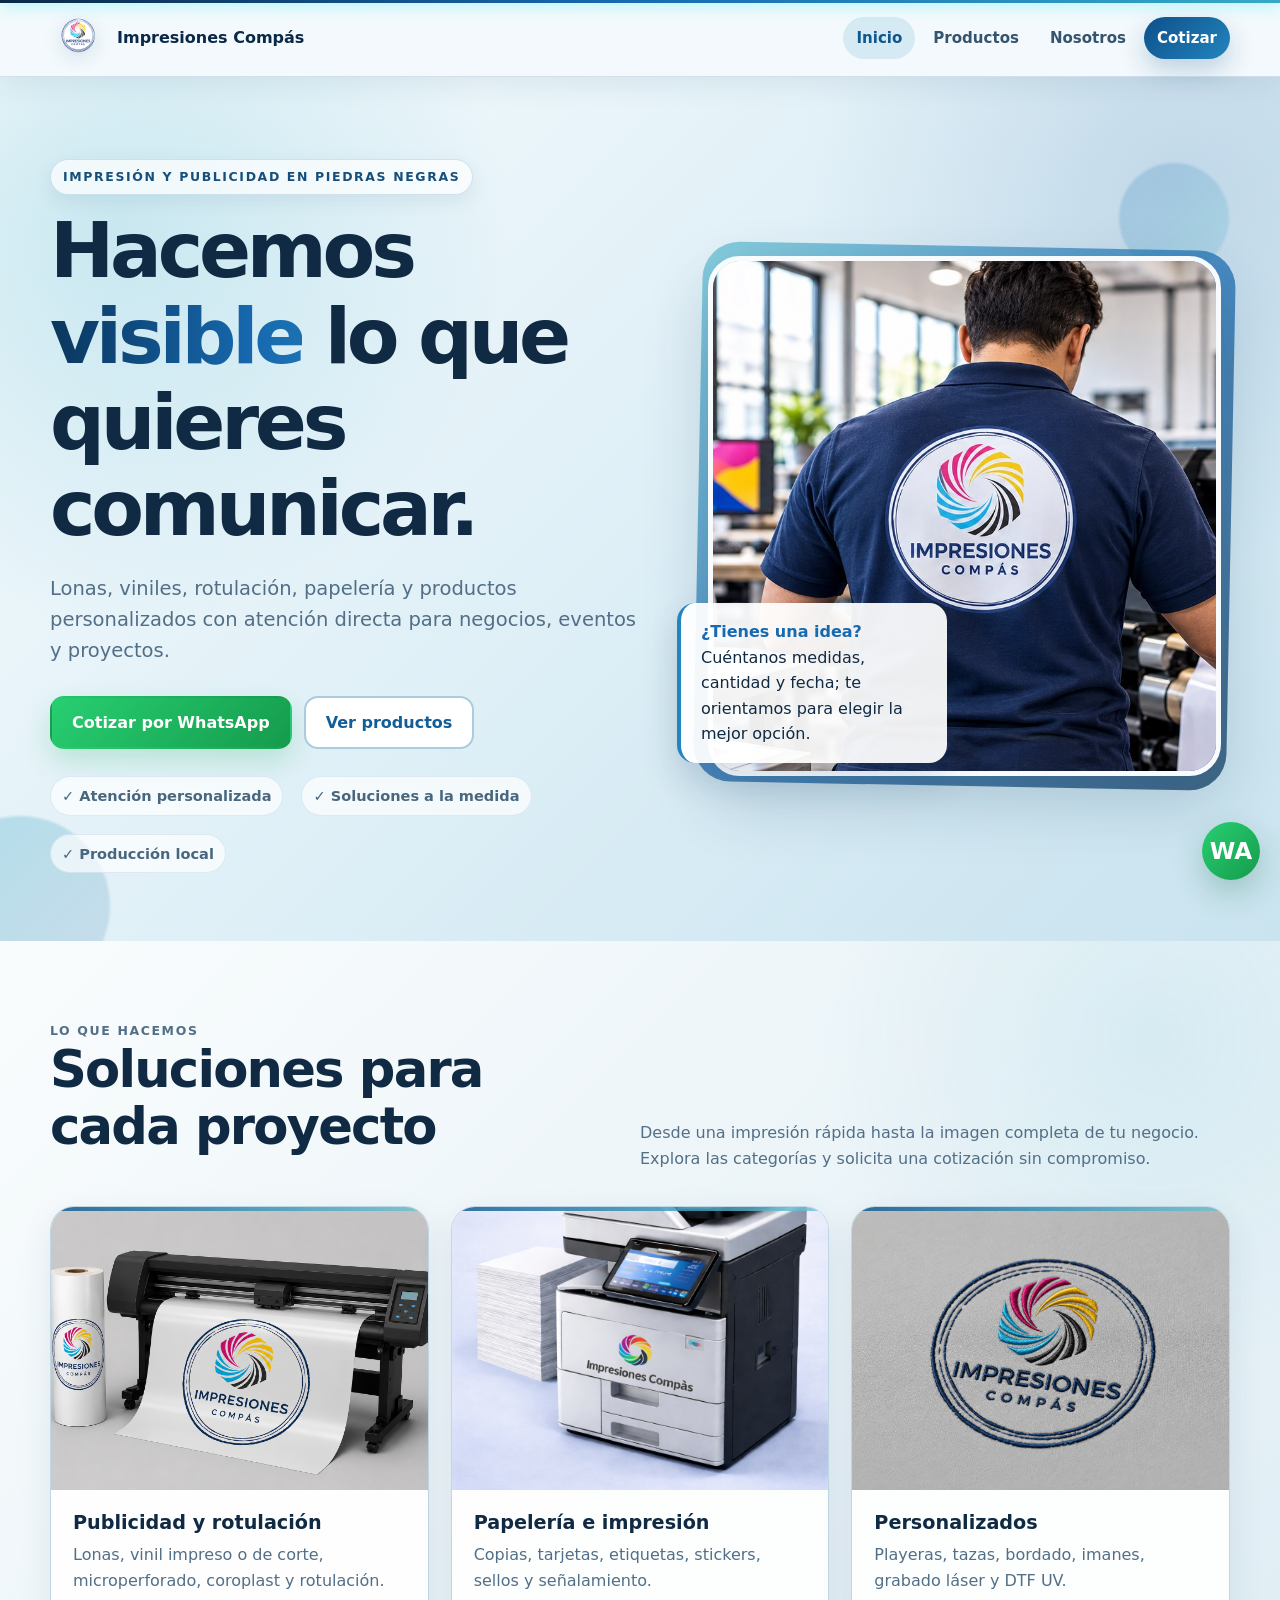
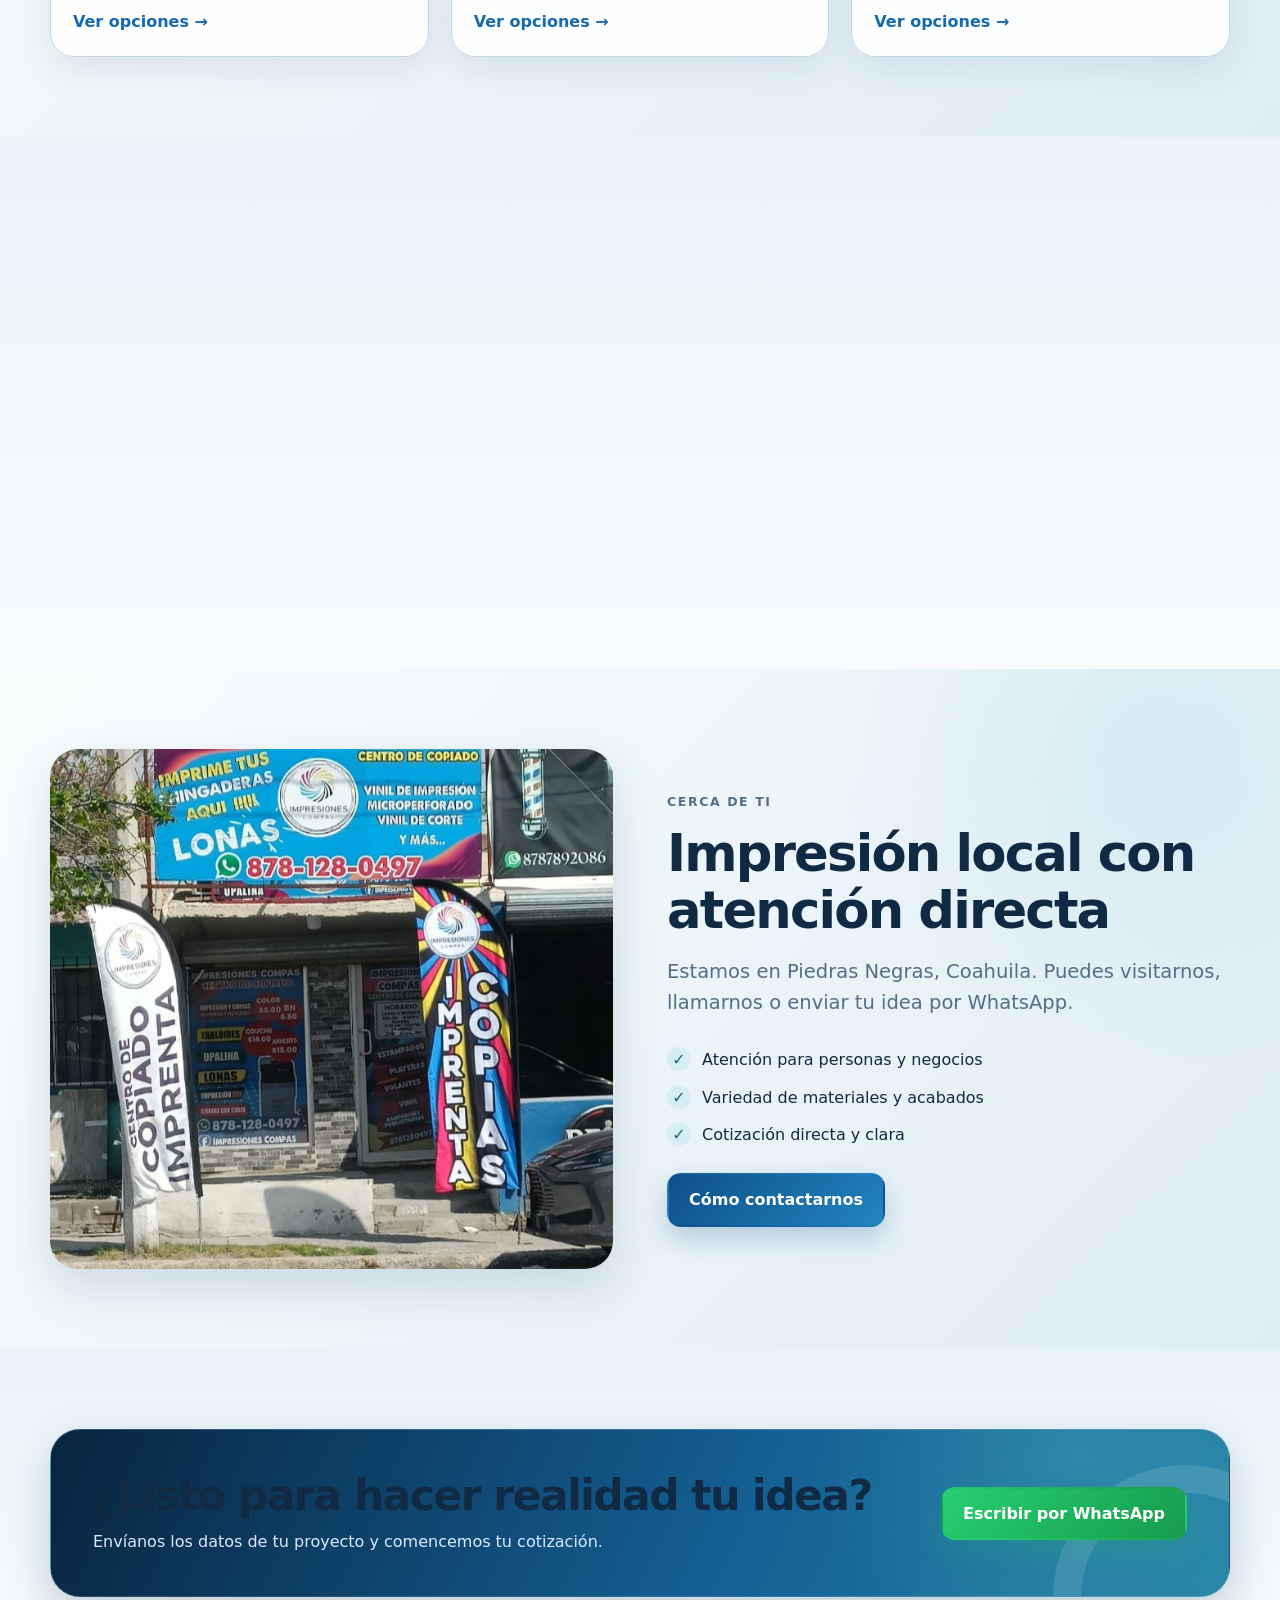
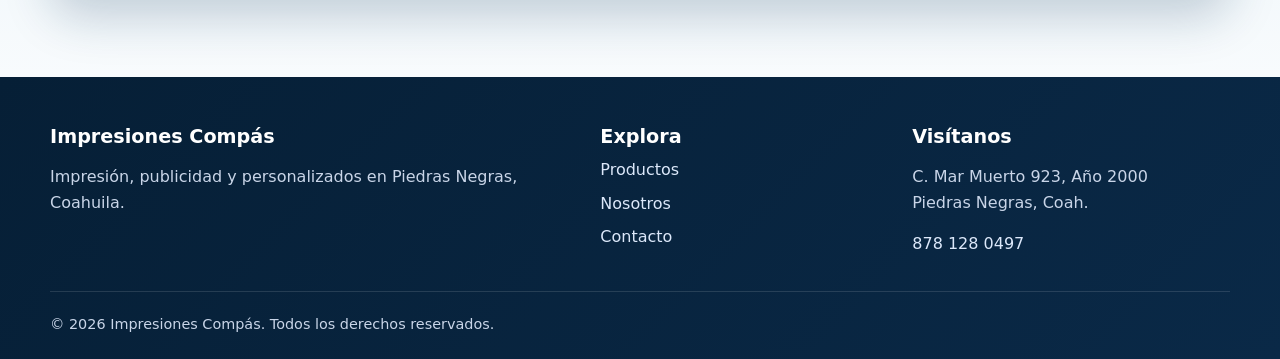
==== index.html @ 8749e2d0 "Corrige la bienvenida para ocupar toda la pantalla" ====
<!doctype html>
<html lang="es" class="intro-open">
<head>
<meta charset="utf-8">
<meta name="viewport" content="width=device-width,initial-scale=1">
<meta name="google-site-verification" content="4sR4JR8qRN3kg1ziMb7Op56iSUetnIh2xmLRwK1_uOU">
<title>Impresiones Compás | Impresión y publicidad en Piedras Negras</title>
<meta name="description" content="Lonas, vinil, rotulación, stickers, papelería y personalizados en Piedras Negras, Coahuila. Cotiza directamente por WhatsApp.">
<link rel="canonical" href="https://impresionescompas.github.io/ImpresionesCompass/">
<meta property="og:title" content="Impresiones Compás">
<meta property="og:description" content="Soluciones de impresión y publicidad para tu negocio, evento o proyecto.">
<meta property="og:image" content="https://impresionescompas.github.io/ImpresionesCompass/hero-persona-compas.jpg">
<meta property="og:type" content="website">
<link rel="icon" href="logo.png">
<!-- Intro critical styles -->
<style>
html.intro-open,html.intro-open body{overflow:hidden}
body{margin:0}
.site-intro{position:fixed;inset:0;width:100vw;height:100dvh;min-height:100vh;z-index:99999;display:grid;place-items:center;background:radial-gradient(circle at 50% 42%,rgba(91,190,211,.2),transparent 30%),linear-gradient(145deg,#061f36,#0d4f8b 62%,#2385a5);opacity:1;visibility:visible;transition:opacity .38s ease,visibility .38s ease}
.site-intro.is-leaving{opacity:0;visibility:hidden;pointer-events:none}
.intro-inner{display:grid;justify-items:center;align-content:center;gap:18px;padding:28px;text-align:center}
.intro-logo{display:block;width:clamp(112px,18vw,164px);height:auto;filter:drop-shadow(0 18px 30px rgba(0,13,31,.34));animation:introBounce .62s cubic-bezier(.3,.75,.35,1) 2}
.intro-loading{margin:0;color:#eafaff;font:800 .86rem/1.4 Inter,system-ui,sans-serif;letter-spacing:.18em;text-transform:uppercase}
@keyframes introBounce{0%,100%{transform:translateY(0) scale(1)}42%{transform:translateY(-24px) scale(1.035)}68%{transform:translateY(3px) scale(.99)}}
@media(prefers-reduced-motion:reduce){.intro-logo{animation:none}.site-intro{transition-duration:.15s}}
</style>
<!-- /Intro critical styles -->
<link rel="stylesheet" href="styles.css">
</head>
<body>
  <div class="site-intro" role="status" aria-live="polite" aria-label="Cargando Impresiones Compás">
    <div class="intro-inner">
      <img class="intro-logo" src="logo.png" alt="Impresiones Compás" width="164" height="164">
      <p class="intro-loading">Cargando</p>
    </div>
  </div>
<a class="skip" href="#contenido">Saltar al contenido</a>
<header class="header">
  <nav class="nav" aria-label="Navegación principal">
    <a class="brand" href="index.html" aria-label="Impresiones Compás, inicio"><img src="logo.png" alt=""><span>Impresiones Compás</span></a>
    <div class="links">
      <a href="index.html" aria-current="page">Inicio</a>
      <a href="productos.html">Productos</a>
      <a href="trabajos.html">Nosotros</a>
      <a href="contactanos.html" class="quote">Cotizar</a>
    </div>
  </nav>
</header>
<main id="contenido">
  <section class="hero">
    <div class="wrap hero-grid">
      <div class="hero-copy">
        <p class="eyebrow">Impresión y publicidad en Piedras Negras</p>
        <h1>Hacemos <span class="ink-gradient">visible</span> lo que quieres comunicar.</h1>
        <p class="lead">Lonas, viniles, rotulación, papelería y productos personalizados con atención directa para negocios, eventos y proyectos.</p>
        <div class="actions">
          <a class="btn whatsapp" href="https://wa.me/5218781280497?text=Hola%2C%20quiero%20cotizar%20un%20trabajo%20de%20impresi%C3%B3n" target="_blank" rel="noopener">Cotizar por WhatsApp</a>
          <a class="btn secondary" href="productos.html">Ver productos</a>
        </div>
        <div class="trust" aria-label="Ventajas">
          <span>✓ Atención personalizada</span>
          <span>✓ Soluciones a la medida</span>
          <span>✓ Producción local</span>
        </div>
      </div>
      <div class="hero-art">
        <img src="hero-persona-compas.jpg" alt="Productos impresos a color en un taller moderno: viniles, tarjetas, etiquetas, taza y playera">
        <div class="hero-note"><strong>¿Tienes una idea?</strong> Cuéntanos medidas, cantidad y fecha; te orientamos para elegir la mejor opción.</div>
      </div>
    </div>
  </section>

  <section class="section white" aria-labelledby="servicios">
    <div class="wrap">
      <div class="section-head">
        <div><p class="eyebrow">Lo que hacemos</p><h2 id="servicios">Soluciones para cada proyecto</h2></div>
        <p>Desde una impresión rápida hasta la imagen completa de tu negocio. Explora las categorías y solicita una cotización sin compromiso.</p>
      </div>
      <div class="grid grid-3">
        <article class="card"><img class="card-media" src="VINIL.png" alt="Impresión en vinil"><div class="card-body"><h3>Publicidad y rotulación</h3><p>Lonas, vinil impreso o de corte, microperforado, coroplast y rotulación.</p><a class="text-link" href="productos.html#publicidad">Ver opciones →</a></div></article>
        <article class="card"><img class="card-media" src="COPIADO.jpg" alt="Centro de copiado e impresión"><div class="card-body"><h3>Papelería e impresión</h3><p>Copias, tarjetas, etiquetas, stickers, sellos y señalamiento.</p><a class="text-link" href="productos.html#papeleria">Ver opciones →</a></div></article>
        <article class="card"><img class="card-media" src="bordado.jpg.png" alt="Bordado personalizado"><div class="card-body"><h3>Personalizados</h3><p>Playeras, tazas, bordado, imanes, grabado láser y DTF UV.</p><a class="text-link" href="productos.html#personalizados">Ver opciones →</a></div></article>
      </div>
    </div>
  </section>

  <section class="section" aria-labelledby="proceso">
    <div class="wrap">
      <div class="section-head"><div><p class="eyebrow">Proceso sencillo</p><h2 id="proceso">De tu idea al producto terminado</h2></div></div>
      <div class="grid grid-4">
        <article class="feature"><div class="feature-icon">1</div><h3>Cuéntanos tu proyecto</h3><p>Producto, medidas, cantidad y cuándo lo necesitas.</p></article>
        <article class="feature"><div class="feature-icon">2</div><h3>Recibe orientación</h3><p>Te ayudamos a elegir material y acabado adecuados.</p></article>
        <article class="feature"><div class="feature-icon">3</div><h3>Confirma tu pedido</h3><p>Revisamos los detalles antes de iniciar producción.</p></article>
        <article class="feature"><div class="feature-icon">4</div><h3>Recoge tu trabajo</h3><p>Te avisamos cuando esté listo en nuestro local.</p></article>
      </div>
    </div>
  </section>

  <section class="section white">
    <div class="wrap split">
      <img src="local.jpg" alt="Local de Impresiones Compás en Piedras Negras" loading="lazy">
      <div><p class="eyebrow">Cerca de ti</p><h2>Impresión local con atención directa</h2><p class="lead">Estamos en Piedras Negras, Coahuila. Puedes visitarnos, llamarnos o enviar tu idea por WhatsApp.</p>
        <ul class="checks"><li>Atención para personas y negocios</li><li>Variedad de materiales y acabados</li><li>Cotización directa y clara</li></ul>
        <a class="btn primary" href="contactanos.html">Cómo contactarnos</a>
      </div>
    </div>
  </section>

  <section class="section"><div class="wrap"><div class="band"><div><h2>¿Listo para hacer realidad tu idea?</h2><p>Envíanos los datos de tu proyecto y comencemos tu cotización.</p></div><a class="btn whatsapp" href="https://wa.me/5218781280497?text=Hola%2C%20quiero%20solicitar%20una%20cotizaci%C3%B3n" target="_blank" rel="noopener">Escribir por WhatsApp</a></div></div></section>
</main>
<a class="float" href="https://wa.me/5218781280497?text=Hola%2C%20quiero%20una%20cotizaci%C3%B3n" target="_blank" rel="noopener" aria-label="Cotizar por WhatsApp">WA</a>
<footer class="footer"><div class="wrap"><div class="footer-grid"><div><h3>Impresiones Compás</h3><p>Impresión, publicidad y personalizados en Piedras Negras, Coahuila.</p></div><div><h3>Explora</h3><div class="footer-links"><a href="productos.html">Productos</a><a href="trabajos.html">Nosotros</a><a href="contactanos.html">Contacto</a></div></div><div><h3>Visítanos</h3><p>C. Mar Muerto 923, Año 2000<br>Piedras Negras, Coah.</p><a href="tel:+528781280497">878 128 0497</a></div></div><div class="footer-bottom">© 2026 Impresiones Compás. Todos los derechos reservados.</div></div></footer>
  <script src="effects.js" defer></script>
</body>
</html>
---- styles.css ----
:root{--ink:#10213f;--muted:#5d6b82;--blue:#164b9b;--navy:#0b2b60;--paper:#f6f9fd;--white:#fff;--green:#1cae5b;--line:#dce5f0;--shadow:0 18px 50px rgba(17,43,82,.13);--radius:24px}*{box-sizing:border-box}html{scroll-behavior:smooth}body{margin:0;font-family:Inter,ui-sans-serif,system-ui,-apple-system,"Segoe UI",sans-serif;color:var(--ink);background:var(--paper);line-height:1.6}img{display:block;max-width:100%}a{color:inherit}.skip{position:absolute;left:-999px;top:8px;background:var(--ink);color:#fff;padding:10px 16px;border-radius:10px;z-index:100}.skip:focus{left:8px}.header{position:sticky;top:0;z-index:50;background:rgba(255,255,255,.94);backdrop-filter:blur(14px);border-bottom:1px solid var(--line)}.nav{width:min(1180px,calc(100% - 32px));min-height:76px;margin:auto;display:flex;align-items:center;justify-content:space-between;gap:24px}.brand{display:flex;align-items:center;gap:11px;text-decoration:none;color:var(--navy);font-weight:900}.brand img{width:56px;height:48px;object-fit:contain}.links{display:flex;align-items:center;gap:5px;flex-wrap:wrap}.links a{padding:9px 13px;border-radius:999px;text-decoration:none;font-size:.94rem;font-weight:750;color:#37465f}.links a:hover,.links a[aria-current=page]{background:#e8f1ff;color:var(--blue)}.links .quote{background:var(--blue);color:#fff}.links .quote:hover{background:var(--navy);color:#fff}main{overflow:hidden}.wrap{width:min(1180px,calc(100% - 32px));margin-inline:auto}.hero{padding:82px 0 68px;background:radial-gradient(circle at 85% 8%,rgba(32,167,207,.2),transparent 31%),linear-gradient(135deg,#fbfdff,#e7f1ff)}.hero-grid{display:grid;grid-template-columns:1.05fr .95fr;gap:62px;align-items:center}.eyebrow{margin:0 0 13px;color:var(--blue);font-size:.78rem;font-weight:900;letter-spacing:.13em;text-transform:uppercase}h1,h2,h3{line-height:1.12;margin-top:0}h1{font-size:clamp(2.65rem,6vw,5.2rem);letter-spacing:-.055em;margin-bottom:21px}h2{font-size:clamp(2rem,4vw,3.25rem);letter-spacing:-.035em;margin-bottom:16px}h3{font-size:1.2rem;margin-bottom:9px}.lead{font-size:clamp(1.04rem,2vw,1.22rem);color:var(--muted);max-width:650px;margin:0 0 29px}.actions{display:flex;gap:12px;flex-wrap:wrap}.btn{display:inline-flex;align-items:center;justify-content:center;gap:8px;min-height:48px;padding:12px 20px;border:2px solid transparent;border-radius:14px;text-decoration:none;font-weight:900;transition:.2s}.btn:hover{transform:translateY(-2px)}.primary{background:var(--blue);color:#fff;box-shadow:0 12px 28px rgba(22,75,155,.24)}.primary:hover{background:var(--navy)}.whatsapp{background:var(--green);color:#fff;box-shadow:0 12px 28px rgba(28,174,91,.22)}.secondary{background:#fff;border-color:var(--line);color:var(--blue)}.trust{display:flex;gap:18px;flex-wrap:wrap;margin-top:27px;color:#465671;font-size:.91rem;font-weight:750}.hero-art{position:relative}.hero-art>img{width:100%;height:500px;object-fit:cover;border-radius:32px;box-shadow:var(--shadow)}.hero-note{position:absolute;left:-22px;bottom:22px;max-width:270px;background:#fff;padding:16px 20px;border-radius:18px;box-shadow:var(--shadow)}.hero-note strong{display:block;color:var(--blue)}.section{padding:80px 0}.white{background:#fff}.dark{background:var(--navy);color:#fff}.section-head{display:flex;align-items:end;justify-content:space-between;gap:24px;margin-bottom:35px}.section-head p{max-width:590px;color:var(--muted);margin:0}.dark .section-head p{color:#c9d8ef}.grid{display:grid;gap:22px}.grid-3{grid-template-columns:repeat(3,1fr)}.grid-4{grid-template-columns:repeat(4,1fr)}.card{background:#fff;border:1px solid var(--line);border-radius:var(--radius);overflow:hidden;box-shadow:0 10px 30px rgba(17,43,82,.07)}.card-media{aspect-ratio:4/3;width:100%;object-fit:cover;background:#e7edf5}.card-body{padding:22px}.card p{margin:0;color:var(--muted)}.text-link{display:inline-flex;margin-top:15px;color:var(--blue);font-weight:900;text-decoration:none}.text-link:hover{text-decoration:underline}.feature{padding:25px;border-radius:22px;background:#fff;border:1px solid var(--line)}.feature-icon{display:grid;place-items:center;width:46px;height:46px;margin-bottom:17px;border-radius:14px;background:#e8f3ff;color:var(--blue);font-size:1.2rem;font-weight:900}.feature p{margin:0;color:var(--muted)}.split{display:grid;grid-template-columns:1fr 1fr;gap:54px;align-items:center}.split img{width:100%;max-height:520px;object-fit:cover;border-radius:28px;box-shadow:var(--shadow)}.checks{list-style:none;padding:0;margin:25px 0;display:grid;gap:12px}.checks li{display:flex;gap:11px;align-items:flex-start}.checks li:before{content:"✓";display:grid;place-items:center;flex:0 0 24px;height:24px;border-radius:50%;background:#dff6e9;color:#0d8140;font-weight:900}.band{padding:42px;border-radius:30px;background:linear-gradient(135deg,var(--blue),#2478cc);color:#fff;display:flex;align-items:center;justify-content:space-between;gap:28px;box-shadow:var(--shadow)}.band h2{font-size:clamp(1.8rem,4vw,2.65rem);margin-bottom:9px}.band p{margin:0;color:#dbeaff}.page-hero{padding:70px 0 50px;background:linear-gradient(135deg,#eef5ff,#dff4fa);text-align:center}.page-hero h1{font-size:clamp(2.5rem,6vw,4.55rem);margin-bottom:15px}.page-hero .lead{margin-inline:auto}.category{margin-top:55px}.category:first-child{margin-top:0}.category-title{display:flex;align-items:center;gap:12px;margin-bottom:21px}.category-title:after{content:"";height:1px;background:var(--line);flex:1}.product{display:flex;flex-direction:column}.product .card-body{display:flex;flex-direction:column;flex:1}.product .btn{margin-top:18px;align-self:flex-start}.contact-grid{display:grid;grid-template-columns:.85fr 1.15fr;gap:30px}.panel{padding:32px;background:#fff;border:1px solid var(--line);border-radius:28px;box-shadow:var(--shadow)}.contact-list{display:grid;gap:12px;margin-top:23px}.contact-link{display:flex;align-items:center;gap:14px;padding:14px 16px;border:1px solid var(--line);border-radius:16px;text-decoration:none;font-weight:800}.contact-link:hover{border-color:#a9c9f7;background:#f5f9ff}.contact-link b{display:grid;place-items:center;width:40px;height:40px;border-radius:12px;background:#e8f3ff;color:var(--blue)}.address{min-height:100%;background:linear-gradient(135deg,var(--navy),var(--blue));color:#fff;padding:34px;border-radius:28px;display:flex;flex-direction:column;justify-content:space-between}.address p{color:#dbe7fa}.address img{margin-top:28px;height:260px;width:100%;object-fit:cover;border-radius:20px}.footer{background:#081b3b;color:#c9d5e8;padding:49px 0 23px}.footer-grid{display:grid;grid-template-columns:1.3fr .7fr .8fr;gap:34px}.footer h3{color:#fff}.footer a{color:#dce8fa;text-decoration:none}.footer a:hover{text-decoration:underline}.footer-links{display:grid;gap:8px}.footer-bottom{border-top:1px solid rgba(255,255,255,.12);margin-top:34px;padding-top:21px;font-size:.9rem}.float{position:fixed;right:20px;bottom:20px;z-index:45;width:58px;height:58px;display:grid;place-items:center;border-radius:50%;background:var(--green);color:#fff;text-decoration:none;font-size:1.45rem;font-weight:900;box-shadow:0 12px 30px rgba(0,0,0,.25)}:focus-visible{outline:3px solid #f3a712;outline-offset:3px}@media(max-width:900px){.hero-grid,.split,.contact-grid{grid-template-columns:1fr}.hero{padding-top:58px}.hero-art{max-width:680px}.hero-art>img{height:420px}.grid-4,.grid-3{grid-template-columns:repeat(2,1fr)}.footer-grid{grid-template-columns:1fr 1fr}.band{align-items:flex-start;flex-direction:column}}@media(max-width:650px){.nav{min-height:auto;padding:12px 0;align-items:flex-start;flex-direction:column;gap:9px}.brand img{width:46px;height:38px}.links{width:100%;gap:2px}.links a{padding:8px 9px;font-size:.86rem}.hero{padding:45px 0 51px}h1{font-size:2.7rem}.hero-art>img{height:330px;border-radius:24px}.hero-note{left:12px;right:12px;bottom:12px;max-width:none}.section{padding:59px 0}.section-head{align-items:flex-start;flex-direction:column;margin-bottom:27px}.grid-3,.grid-4{grid-template-columns:1fr}.split{gap:29px}.band{padding:27px 21px;border-radius:22px}.footer-grid{grid-template-columns:1fr}.panel,.address{padding:24px}}@media(prefers-reduced-motion:reduce){*{scroll-behavior:auto!important;transition:none!important}}
/* Capa visual dinámica inspirada en impresión CMYK */
:root{--cyan:#08a9d6;--magenta:#e62b75;--yellow:#f5b928;--violet:#6d4bd1;--shadow-color:rgba(25,57,109,.16)}
body{background:linear-gradient(180deg,#f7fbff 0%,#f8f7ff 48%,#fffaf2 100%)}
.header{box-shadow:0 8px 30px rgba(18,53,103,.06)}
.header:before{content:"";position:absolute;inset:0 0 auto;height:3px;background:linear-gradient(90deg,var(--cyan),var(--blue) 35%,var(--magenta) 68%,var(--yellow))}
.brand img{filter:drop-shadow(0 5px 9px rgba(22,75,155,.14));transition:transform .25s ease}
.brand:hover img{transform:rotate(-3deg) scale(1.04)}
.links .quote,.primary{background:linear-gradient(135deg,var(--blue),var(--violet));box-shadow:0 12px 26px rgba(74,68,182,.24)}
.links .quote:hover,.primary:hover{background:linear-gradient(135deg,var(--navy),var(--blue))}
.hero{position:relative;isolation:isolate;background:
radial-gradient(circle at 7% 18%,rgba(8,169,214,.18),transparent 28%),
radial-gradient(circle at 92% 12%,rgba(230,43,117,.15),transparent 25%),
radial-gradient(circle at 73% 90%,rgba(245,185,40,.18),transparent 24%),
linear-gradient(135deg,#fbfdff 0%,#eef3ff 52%,#fff8ee 100%)}
.hero:before,.hero:after{content:"";position:absolute;border-radius:50%;filter:blur(1px);z-index:-1;pointer-events:none}
.hero:before{width:180px;height:180px;left:-70px;bottom:-55px;background:linear-gradient(135deg,rgba(8,169,214,.24),rgba(109,75,209,.12));animation:floatBlob 9s ease-in-out infinite}
.hero:after{width:110px;height:110px;right:4%;top:10%;background:linear-gradient(135deg,rgba(230,43,117,.18),rgba(245,185,40,.2));animation:floatBlob 7s ease-in-out infinite reverse}
.hero-grid{position:relative;z-index:1}
.hero-copy .eyebrow,.page-hero .eyebrow{display:inline-flex;padding:7px 12px;border:1px solid rgba(22,75,155,.14);border-radius:999px;background:rgba(255,255,255,.68);box-shadow:0 8px 24px rgba(22,75,155,.08)}
.ink-gradient{background:linear-gradient(90deg,var(--blue),var(--cyan) 32%,var(--magenta) 68%,#dd8b00);background-size:180% auto;-webkit-background-clip:text;background-clip:text;color:transparent;animation:inkFlow 7s ease-in-out infinite}
.hero-art{padding:9px}
.hero-art:before{content:"";position:absolute;inset:-1px;border-radius:37px;background:linear-gradient(135deg,var(--cyan),var(--blue) 35%,var(--magenta) 68%,var(--yellow));z-index:-1;transform:rotate(1.1deg);opacity:.82}
.hero-art>img{height:520px;border:5px solid #fff;box-shadow:0 26px 70px rgba(17,43,82,.2);object-position:center}
.hero-note{border-left:4px solid var(--magenta);box-shadow:0 18px 45px rgba(25,57,109,.18)}
.hero-note strong{color:var(--magenta)}
.trust span{display:inline-flex;align-items:center;padding:7px 11px;border-radius:999px;background:rgba(255,255,255,.72);border:1px solid rgba(22,75,155,.1)}
.card,.feature{position:relative;transition:transform .25s ease,box-shadow .25s ease,border-color .25s ease}
.card:before,.feature:before{content:"";position:absolute;inset:0 0 auto;height:4px;background:linear-gradient(90deg,var(--cyan),var(--blue),var(--magenta),var(--yellow));opacity:.82;z-index:2}
.card:hover,.feature:hover{transform:translateY(-7px);border-color:rgba(22,75,155,.2);box-shadow:0 22px 52px var(--shadow-color)}
.card-media{transition:transform .45s ease,filter .35s ease}
.card:hover .card-media{transform:scale(1.035);filter:saturate(1.08)}
.feature:nth-child(4n+1) .feature-icon{background:#ddf7ff;color:#007b9c}
.feature:nth-child(4n+2) .feature-icon{background:#e9e5ff;color:#5637b4}
.feature:nth-child(4n+3) .feature-icon{background:#ffe3ee;color:#b81d5a}
.feature:nth-child(4n+4) .feature-icon{background:#fff0bf;color:#966800}
.band{position:relative;overflow:hidden;background:
radial-gradient(circle at 86% 15%,rgba(245,185,40,.34),transparent 25%),
linear-gradient(115deg,var(--navy),var(--blue) 48%,var(--violet) 74%,var(--magenta));box-shadow:0 24px 55px rgba(33,53,117,.25)}
.band:after{content:"";position:absolute;width:210px;height:210px;right:-90px;bottom:-135px;border:28px solid rgba(255,255,255,.12);border-radius:50%}
.band>*{position:relative;z-index:1}
.page-hero{background:radial-gradient(circle at 15% 20%,rgba(8,169,214,.16),transparent 26%),radial-gradient(circle at 87% 18%,rgba(230,43,117,.13),transparent 24%),linear-gradient(135deg,#eef7ff,#f1efff 58%,#fff7e8)}
.whatsapp,.float{background:linear-gradient(135deg,#28cf72,#159b4c)}
.float{transition:transform .2s ease,box-shadow .2s ease}
.float:hover{transform:translateY(-3px) scale(1.04);box-shadow:0 18px 35px rgba(14,121,61,.32)}
@keyframes inkFlow{0%,100%{background-position:0% center}50%{background-position:100% center}}
@keyframes floatBlob{0%,100%{transform:translate3d(0,0,0)}50%{transform:translate3d(12px,-14px,0)}}
@media(max-width:900px){.hero-art>img{height:440px}}
@media(max-width:650px){.hero-art{padding:6px}.hero-art:before{border-radius:29px}.hero-art>img{height:350px}.trust{gap:8px}.trust span{font-size:.82rem}}
@media(prefers-reduced-motion:reduce){.hero:before,.hero:after,.ink-gradient{animation:none!important}.card:hover,.feature:hover,.btn:hover,.float:hover{transform:none}}

/* Paleta azul rey y neón */
:root{
  --ink:#061d45;
  --muted:#315a7d;
  --blue:#064cff;
  --navy:#031d70;
  --paper:#dff6ff;
  --white:#f2fbff;
  --line:#79cbf2;
  --cyan:#00eaff;
  --magenta:#7a38ff;
  --yellow:#72ffdd;
  --violet:#5724ff;
  --shadow-color:rgba(0,49,181,.24);
  --shadow:0 20px 55px rgba(0,45,160,.22)
}
body{background:linear-gradient(180deg,#bdeaff 0%,#e9faff 46%,#a9e7ff 100%)}
.header{background:linear-gradient(105deg,rgba(2,24,105,.97),rgba(5,76,255,.95));border-bottom:1px solid rgba(0,234,255,.72);box-shadow:0 10px 34px rgba(0,30,112,.28)}
.header:before{height:4px;background:linear-gradient(90deg,#00eaff,#4d7cff 42%,#8c3dff 72%,#00ffcf);box-shadow:0 0 15px rgba(0,234,255,.9)}
.brand{color:#fff;text-shadow:0 0 16px rgba(0,234,255,.5)}
.brand img{filter:drop-shadow(0 0 9px rgba(0,234,255,.72))}
.links a{color:#eafaff}
.links a:hover,.links a[aria-current=page]{background:#00eaff;color:#031d70;box-shadow:0 0 18px rgba(0,234,255,.65)}
.links .quote,.primary{background:linear-gradient(135deg,#064cff,#7a38ff);color:#fff;border-color:rgba(0,234,255,.45);box-shadow:0 0 0 1px rgba(0,234,255,.24),0 12px 30px rgba(6,76,255,.38)}
.links .quote:hover,.primary:hover{background:linear-gradient(135deg,#00bce8,#064cff);color:#fff;box-shadow:0 0 22px rgba(0,234,255,.6)}
.hero{color:#fff;background:
radial-gradient(circle at 8% 16%,rgba(0,234,255,.36),transparent 28%),
radial-gradient(circle at 92% 12%,rgba(122,56,255,.35),transparent 28%),
radial-gradient(circle at 72% 91%,rgba(0,255,207,.24),transparent 24%),
linear-gradient(135deg,#02175f 0%,#064cff 54%,#07298d 100%)}
.hero:before{background:linear-gradient(135deg,rgba(0,234,255,.6),rgba(87,36,255,.28));box-shadow:0 0 38px rgba(0,234,255,.42)}
.hero:after{background:linear-gradient(135deg,rgba(122,56,255,.5),rgba(0,255,207,.4));box-shadow:0 0 32px rgba(122,56,255,.36)}
.hero .lead{color:#dff8ff}
.hero-copy .eyebrow,.page-hero .eyebrow{color:#031d70;background:#00eaff;border-color:#75f5ff;box-shadow:0 0 22px rgba(0,234,255,.48)}
.ink-gradient{background:linear-gradient(90deg,#fff,#00eaff 30%,#72ffdd 57%,#c48cff 82%,#fff);background-size:190% auto;-webkit-background-clip:text;background-clip:text;color:transparent;filter:drop-shadow(0 0 12px rgba(0,234,255,.24))}
.hero-art:before{background:linear-gradient(135deg,#00eaff,#064cff 42%,#8a37ff 72%,#00ffcf);box-shadow:0 0 32px rgba(0,234,255,.5)}
.hero-art>img{border-color:#bff8ff;box-shadow:0 28px 75px rgba(0,15,80,.46)}
.hero-note,.card,.feature,.panel{background:linear-gradient(145deg,#f2fbff,#dff6ff);border-color:#79cbf2}
.hero-note{color:var(--ink);border-left-color:#064cff;box-shadow:0 15px 40px rgba(0,32,130,.32)}
.hero-note strong{color:#064cff}
.trust{color:#fff}
.trust span{background:rgba(1,25,103,.58);border:1px solid rgba(0,234,255,.62);box-shadow:0 0 15px rgba(0,234,255,.16)}
.white{background:linear-gradient(180deg,#d4f3ff,#edfaff)}
.secondary{background:#d8f6ff;border-color:#3dbce9;color:#043ec0}
.card:before,.feature:before{height:5px;background:linear-gradient(90deg,#00eaff,#064cff,#8a37ff,#00ffcf);box-shadow:0 0 14px rgba(0,234,255,.45)}
.card:hover,.feature:hover{border-color:#00aee8;box-shadow:0 0 0 1px rgba(0,234,255,.3),0 24px 56px rgba(0,55,180,.26)}
.card-media{background:#aee5f8}
.feature:nth-child(4n+1) .feature-icon,
.feature:nth-child(4n+2) .feature-icon,
.feature:nth-child(4n+3) .feature-icon,
.feature:nth-child(4n+4) .feature-icon{background:linear-gradient(135deg,#baf6ff,#8edcff);color:#0239b2;box-shadow:0 0 18px rgba(0,234,255,.32)}
.band{background:
radial-gradient(circle at 86% 15%,rgba(0,255,207,.34),transparent 25%),
linear-gradient(115deg,#02175f,#064cff 51%,#632fff 100%);border:1px solid rgba(0,234,255,.55);box-shadow:0 0 30px rgba(0,234,255,.22),0 24px 55px rgba(0,30,130,.32)}
.page-hero{color:#fff;background:
radial-gradient(circle at 15% 20%,rgba(0,234,255,.36),transparent 27%),
radial-gradient(circle at 87% 18%,rgba(122,56,255,.38),transparent 26%),
linear-gradient(135deg,#02175f,#064cff 58%,#3618a8)}
.page-hero .lead{color:#ddf7ff}
.contact-link:hover{border-color:#00aee8;background:#c8f2ff;box-shadow:0 0 16px rgba(0,234,255,.22)}
.contact-link b{background:#b9f2ff;color:#033fc1}
.address{background:linear-gradient(135deg,#02175f,#064cff 65%,#6231ef);border:1px solid rgba(0,234,255,.5);box-shadow:0 0 25px rgba(0,234,255,.17)}
.footer{background:linear-gradient(135deg,#010c3c,#031d70);border-top:1px solid rgba(0,234,255,.35)}
.float{box-shadow:0 0 0 3px rgba(114,255,221,.28),0 0 25px rgba(0,255,207,.55)}
:focus-visible{outline-color:#00eaff}

/* Azul rey neón en toda la página */
main{background:
radial-gradient(circle at 8% 35%,rgba(0,234,255,.16),transparent 24%),
radial-gradient(circle at 92% 68%,rgba(122,56,255,.2),transparent 27%),
linear-gradient(180deg,#05248d 0%,#064cff 32%,#041d73 66%,#052ca6 100%)}
.section{position:relative;color:#fff;background:
radial-gradient(circle at 92% 8%,rgba(0,234,255,.16),transparent 23%),
linear-gradient(135deg,#031968,#064cff 58%,#06349d)}
.section.white{background:
radial-gradient(circle at 7% 15%,rgba(0,255,207,.14),transparent 24%),
linear-gradient(135deg,#062b9e,#075bdf 56%,#03338f)}
.section.dark{background:
radial-gradient(circle at 85% 18%,rgba(122,56,255,.28),transparent 26%),
linear-gradient(135deg,#010b3a,#031d70 56%,#2b168d)}
.section h2,.section h3,.category-title h2,.panel h2,.panel h3{color:#fff}
.section-head p,.section .lead,.split p,.feature p,.card p{color:#d9f5ff}
.category-title:after{height:2px;background:linear-gradient(90deg,#00eaff,rgba(0,234,255,0))}
.category-title{color:#fff}
.card,.feature,.panel{color:#fff;background:
radial-gradient(circle at 100% 0,rgba(0,234,255,.17),transparent 34%),
linear-gradient(145deg,rgba(4,36,132,.96),rgba(3,22,88,.97));border-color:rgba(0,234,255,.55);box-shadow:0 16px 42px rgba(0,9,60,.34)}
.card p,.feature p,.panel p{color:#cceeff}
.card h3,.feature h3{color:#fff}
.text-link{color:#64f4ff;text-shadow:0 0 12px rgba(0,234,255,.35)}
.text-link:hover{color:#fff}
.card-media{background:#062b91;border-bottom:1px solid rgba(0,234,255,.35)}
.feature-icon{border:1px solid rgba(0,234,255,.62)}
.checks li{color:#e9fbff}
.checks li:before{background:#00eaff;color:#031d70;box-shadow:0 0 16px rgba(0,234,255,.5)}
.secondary{background:rgba(0,234,255,.12);border-color:#00eaff;color:#fff;box-shadow:0 0 18px rgba(0,234,255,.18)}
.secondary:hover{background:#00eaff;color:#031d70;box-shadow:0 0 24px rgba(0,234,255,.55)}
.panel{box-shadow:0 0 0 1px rgba(0,234,255,.18),0 22px 50px rgba(0,12,72,.36)}
.contact-link{color:#fff;background:rgba(0,17,85,.5);border-color:rgba(0,234,255,.38)}
.contact-link:hover{color:#031d70;background:#00eaff;border-color:#93f8ff;box-shadow:0 0 24px rgba(0,234,255,.48)}
.contact-link:hover b{background:#fff;color:#064cff}
.address{box-shadow:0 0 0 1px rgba(0,234,255,.25),0 24px 55px rgba(0,10,70,.4)}
.band{border-color:#00eaff;box-shadow:0 0 34px rgba(0,234,255,.3),0 24px 55px rgba(0,18,108,.42)}
.footer{box-shadow:inset 0 2px 0 rgba(0,234,255,.25)}
@media(max-width:650px){
  .section{background:linear-gradient(145deg,#031968,#064cff 62%,#06349d)}
}

/* Identidad profesional en azules */
:root{
  --ink:#102f4c;
  --muted:#557087;
  --blue:#246aa5;
  --navy:#0d3559;
  --paper:#edf5fa;
  --white:#ffffff;
  --line:#c8dce9;
  --cyan:#62b7d2;
  --magenta:#477fb4;
  --yellow:#8bcbdc;
  --violet:#315f93;
  --shadow-color:rgba(18,59,91,.14);
  --shadow:0 18px 48px rgba(18,59,91,.14)
}
body{background:linear-gradient(180deg,#e8f2f8 0%,#f5f9fc 48%,#e6f1f7 100%)}
.header{background:rgba(244,249,252,.94);border-bottom:1px solid rgba(70,123,161,.2);box-shadow:0 8px 28px rgba(18,59,91,.08);transition:box-shadow .3s ease,background .3s ease}
.header:before{height:3px;background:linear-gradient(90deg,#163f68,#4387ba 52%,#76bed1)}
.header.is-scrolled{background:rgba(248,252,254,.98);box-shadow:0 12px 35px rgba(13,53,89,.15)}
.brand{color:var(--navy);text-shadow:none}
.brand img{filter:drop-shadow(0 5px 9px rgba(22,75,120,.15))}
.links a{color:#35546d;transition:color .2s ease,background .2s ease,transform .2s ease}
.links a:hover,.links a[aria-current=page]{background:#dcecf5;color:#174f7c;box-shadow:none}
.links .quote,.primary{background:linear-gradient(135deg,#174f7c,#2f79ae);color:#fff;border-color:transparent;box-shadow:0 10px 24px rgba(28,91,139,.22)}
.links .quote:hover,.primary:hover{background:linear-gradient(135deg,#103b60,#246a9d);color:#fff;box-shadow:0 13px 28px rgba(20,74,115,.28)}
main{background:
radial-gradient(circle at 8% 34%,rgba(98,183,210,.1),transparent 23%),
radial-gradient(circle at 92% 72%,rgba(49,95,147,.09),transparent 26%),
linear-gradient(180deg,#eaf4f9,#f7fafc 52%,#e7f1f7)}
.hero{color:var(--ink);background:
radial-gradient(circle at 9% 18%,rgba(98,183,210,.22),transparent 29%),
radial-gradient(circle at 92% 13%,rgba(49,95,147,.14),transparent 27%),
linear-gradient(135deg,#f4f9fc 0%,#dcecf5 56%,#cfe3ef 100%)}
.hero:before{background:linear-gradient(135deg,rgba(98,183,210,.28),rgba(49,95,147,.12));box-shadow:none}
.hero:after{background:linear-gradient(135deg,rgba(62,132,180,.17),rgba(128,198,216,.24));box-shadow:none}
.hero .lead{color:var(--muted)}
.hero-copy .eyebrow,.page-hero .eyebrow{color:#174f7c;background:rgba(255,255,255,.7);border-color:rgba(36,106,165,.18);box-shadow:0 7px 20px rgba(18,59,91,.08)}
.ink-gradient{background:linear-gradient(90deg,#123f68,#317dad 48%,#579dbd);background-size:170% auto;-webkit-background-clip:text;background-clip:text;color:transparent;filter:none}
.hero-art{will-change:transform;transition:transform .15s linear}
.hero-art:before{background:linear-gradient(135deg,#80c6d9,#2f77aa 48%,#174f7c);box-shadow:none;opacity:.72}
.hero-art>img{border-color:#f7fbfd;box-shadow:0 25px 65px rgba(13,53,89,.2)}
.hero-note,.card,.feature,.panel{color:var(--ink);background:rgba(255,255,255,.93);border-color:var(--line)}
.hero-note{border-left-color:#4387ba;box-shadow:0 15px 38px rgba(18,59,91,.16)}
.hero-note strong{color:#246aa5}
.trust{color:#48677f}
.trust span{background:rgba(255,255,255,.68);border:1px solid rgba(36,106,165,.12);box-shadow:none}
.section{position:relative;color:var(--ink);background:linear-gradient(180deg,#edf5f9,#f7fafc)}
.section.white{background:
radial-gradient(circle at 90% 12%,rgba(98,183,210,.09),transparent 25%),
linear-gradient(135deg,#f8fbfd,#e4f0f6)}
.section.dark{color:#fff;background:
radial-gradient(circle at 86% 17%,rgba(98,183,210,.14),transparent 27%),
linear-gradient(135deg,#0d3559,#174f7c 58%,#245f8b)}
.section h2,.section h3,.category-title h2,.panel h2,.panel h3{color:var(--ink)}
.section.dark h2,.section.dark h3{color:#fff}
.section-head p,.section .lead,.split p,.feature p,.card p,.panel p{color:var(--muted)}
.section.dark .section-head p,.section.dark p{color:#d6e6f0}
.category-title{color:var(--ink)}
.category-title:after{height:1px;background:linear-gradient(90deg,#70aac8,rgba(112,170,200,0))}
.card,.feature,.panel{box-shadow:0 12px 34px rgba(18,59,91,.09);transition:transform .35s cubic-bezier(.2,.7,.2,1),box-shadow .35s ease,border-color .35s ease}
.card:before,.feature:before{height:4px;background:linear-gradient(90deg,#285f8d,#5599bd,#8bcbdc);box-shadow:none}
.card:hover,.feature:hover{transform:translateY(-6px);border-color:#91bad0;box-shadow:0 20px 44px rgba(18,59,91,.16)}
.card h3,.feature h3{color:var(--ink)}
.card p,.feature p{color:var(--muted)}
.card-media{background:#d7e7f0;border-bottom:0}
.text-link{color:#246aa5;text-shadow:none}
.text-link:hover{color:#123f68}
.feature:nth-child(4n+1) .feature-icon,
.feature:nth-child(4n+2) .feature-icon,
.feature:nth-child(4n+3) .feature-icon,
.feature:nth-child(4n+4) .feature-icon{background:#dceef5;color:#1d608e;border:1px solid #c1dde9;box-shadow:none}
.checks li{color:var(--ink)}
.checks li:before{background:#d7edf4;color:#1a6b6f;box-shadow:none}
.secondary{background:#fff;border-color:#b8d2e1;color:#1c5f8e;box-shadow:none}
.secondary:hover{background:#e2f0f6;color:#123f68;box-shadow:0 8px 20px rgba(18,59,91,.12)}
.band{background:
radial-gradient(circle at 87% 15%,rgba(139,203,220,.2),transparent 25%),
linear-gradient(115deg,#0d3559,#246a9d 58%,#397fa9);border:1px solid rgba(255,255,255,.16);box-shadow:0 20px 48px rgba(13,53,89,.22)}
.page-hero{color:var(--ink);background:
radial-gradient(circle at 15% 20%,rgba(98,183,210,.17),transparent 27%),
radial-gradient(circle at 87% 18%,rgba(49,95,147,.11),transparent 25%),
linear-gradient(135deg,#edf6fa,#d7e9f2 58%,#e9f3f7)}
.page-hero .lead{color:var(--muted)}
.contact-link{color:var(--ink);background:#f8fbfd;border-color:var(--line)}
.contact-link:hover{color:#174f7c;background:#e4f1f6;border-color:#8fb8cd;box-shadow:0 8px 22px rgba(18,59,91,.11)}
.contact-link b{background:#dceef5;color:#1c6694}
.address{background:linear-gradient(135deg,#0d3559,#246a9d);border:0;box-shadow:0 20px 48px rgba(13,53,89,.2)}
.footer{background:linear-gradient(135deg,#092944,#0d3559);border-top:0;box-shadow:none}
.float{box-shadow:0 12px 30px rgba(11,101,56,.25)}
.motion-ready .reveal{opacity:0;transform:translateY(30px);transition:opacity .7s ease,transform .7s cubic-bezier(.2,.7,.2,1);transition-delay:var(--reveal-delay,0ms)}
.motion-ready .reveal.is-visible{opacity:1;transform:translateY(0)}
.motion-ready .reveal.reveal-left{transform:translateX(-32px)}
.motion-ready .reveal.reveal-left.is-visible{transform:translateX(0)}
.motion-ready .reveal.reveal-right{transform:translateX(32px)}
.motion-ready .reveal.reveal-right.is-visible{transform:translateX(0)}
@media(max-width:650px){
  .section,.section.white{background:linear-gradient(145deg,#edf5f9,#f8fbfd)}
}
@media(prefers-reduced-motion:reduce){
  .hero-art{transform:none!important}
  .motion-ready .reveal,.motion-ready .reveal.reveal-left,.motion-ready .reveal.reveal-right{opacity:1!important;transform:none!important;transition:none!important}
}

/* Paleta zafiro y océano */
:root{
  --ink:#102a43;
  --muted:#526f87;
  --blue:#1769b0;
  --navy:#0a2947;
  --paper:#eaf4f9;
  --line:#bfd8e6;
  --cyan:#35a9c7;
  --violet:#315f9e;
  --shadow-color:rgba(10,60,96,.15);
  --shadow:0 18px 48px rgba(10,60,96,.15)
}
body{background:linear-gradient(180deg,#e3f1f7 0%,#f7fbfd 50%,#dcecf4 100%)}
.header:before{background:linear-gradient(90deg,#0a2947,#1769b0 48%,#35a9c7)}
.brand{color:#0a2947}
.links a:hover,.links a[aria-current=page]{background:#d5eaf3;color:#0f578f}
.links .quote,.primary{background:linear-gradient(135deg,#0d4f8b,#2385bd);box-shadow:0 11px 26px rgba(13,79,139,.24)}
.links .quote:hover,.primary:hover{background:linear-gradient(135deg,#0a365d,#1769b0)}
.hero{background:
radial-gradient(circle at 9% 18%,rgba(53,169,199,.21),transparent 29%),
radial-gradient(circle at 92% 13%,rgba(49,95,158,.15),transparent 27%),
linear-gradient(135deg,#f6fbfd 0%,#dceef6 55%,#c9e3ef 100%)}
.hero:before{background:linear-gradient(135deg,rgba(53,169,199,.3),rgba(49,95,158,.13))}
.hero:after{background:linear-gradient(135deg,rgba(23,105,176,.2),rgba(100,195,211,.26))}
.ink-gradient{background:linear-gradient(90deg,#0a365d,#1769b0 48%,#2d94b3);background-size:170% auto;-webkit-background-clip:text;background-clip:text;color:transparent}
.hero-art:before{background:linear-gradient(135deg,#63bfd2,#1769b0 50%,#0a365d)}
.hero-note{border-left-color:#2385bd}
.hero-note strong,.text-link{color:#1769b0}
.section{background:linear-gradient(180deg,#e8f3f8,#f8fbfd)}
.section.white{background:
radial-gradient(circle at 90% 12%,rgba(53,169,199,.1),transparent 25%),
linear-gradient(135deg,#f9fcfd,#dfedf4)}
.section.dark{background:
radial-gradient(circle at 86% 17%,rgba(80,183,205,.18),transparent 27%),
linear-gradient(135deg,#08243f,#0f4f7c 58%,#176a91)}
.card:before,.feature:before{background:linear-gradient(90deg,#0f578f,#3491b8,#73c4d2)}
.feature:nth-child(4n+1) .feature-icon,
.feature:nth-child(4n+2) .feature-icon,
.feature:nth-child(4n+3) .feature-icon,
.feature:nth-child(4n+4) .feature-icon{background:#d9eef4;color:#0f638e;border-color:#b8dce7}
.secondary{border-color:#a9cddd;color:#125f97}
.secondary:hover{background:#dceef4;color:#0a365d}
.band{background:
radial-gradient(circle at 87% 15%,rgba(104,200,216,.22),transparent 25%),
linear-gradient(115deg,#08243f,#145f94 58%,#2583a5)}
.page-hero{background:
radial-gradient(circle at 15% 20%,rgba(53,169,199,.18),transparent 27%),
radial-gradient(circle at 87% 18%,rgba(49,95,158,.12),transparent 25%),
linear-gradient(135deg,#f0f8fb,#d5e9f2 58%,#e7f3f7)}
.address{background:linear-gradient(135deg,#08243f,#1769b0 72%,#2789a6)}
.footer{background:linear-gradient(135deg,#061f36,#0a2947)}

/* Pantalla de bienvenida */
html.intro-open,html.intro-open body{overflow:hidden}
.site-intro{position:fixed;inset:0;z-index:9999;display:grid;place-items:center;background:
radial-gradient(circle at 50% 42%,rgba(91,190,211,.2),transparent 30%),
linear-gradient(145deg,#061f36,#0d4f8b 62%,#2385a5);opacity:1;visibility:visible;transition:opacity .38s ease,visibility .38s ease}
.site-intro.is-leaving{opacity:0;visibility:hidden;pointer-events:none}
.intro-inner{display:grid;justify-items:center;gap:18px;padding:28px;text-align:center}
.intro-logo{width:clamp(112px,18vw,164px);height:auto;filter:drop-shadow(0 18px 30px rgba(0,13,31,.34));animation:introBounce .62s cubic-bezier(.3,.75,.35,1) 2}
.intro-loading{margin:0;color:#eafaff;font-size:.86rem;font-weight:800;letter-spacing:.18em;text-transform:uppercase}
.intro-loading:after{content:"";display:inline-block;width:1.4em;text-align:left;animation:loadingDots 1s steps(4,end) infinite}
@keyframes introBounce{
  0%,100%{transform:translateY(0) scale(1)}
  42%{transform:translateY(-24px) scale(1.035)}
  68%{transform:translateY(3px) scale(.99)}
}
@keyframes loadingDots{
  0%{content:""}
  25%{content:"."}
  50%{content:".."}
  75%,100%{content:"..."}
}
@media(prefers-reduced-motion:reduce){
  .intro-logo{animation:none}
  .intro-loading:after{animation:none;content:"..."}
  .site-intro{transition-duration:.15s}
}
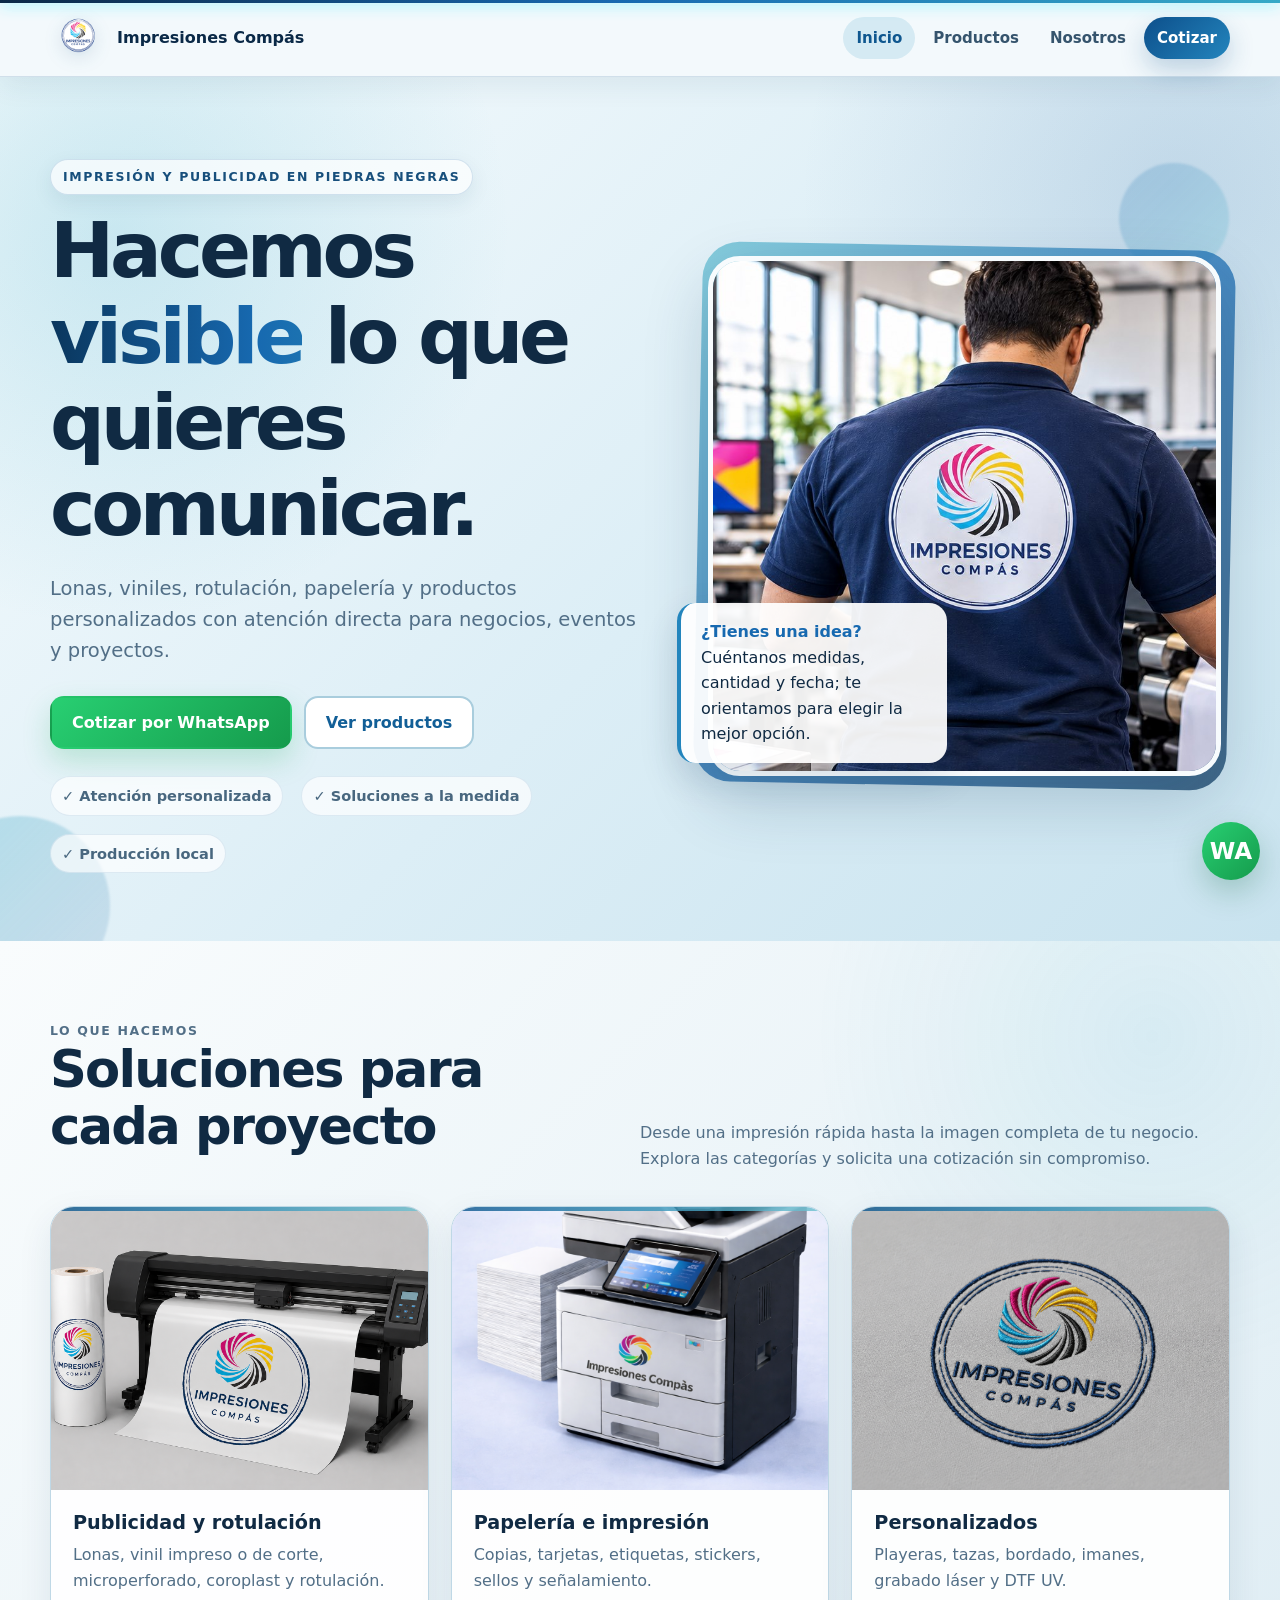
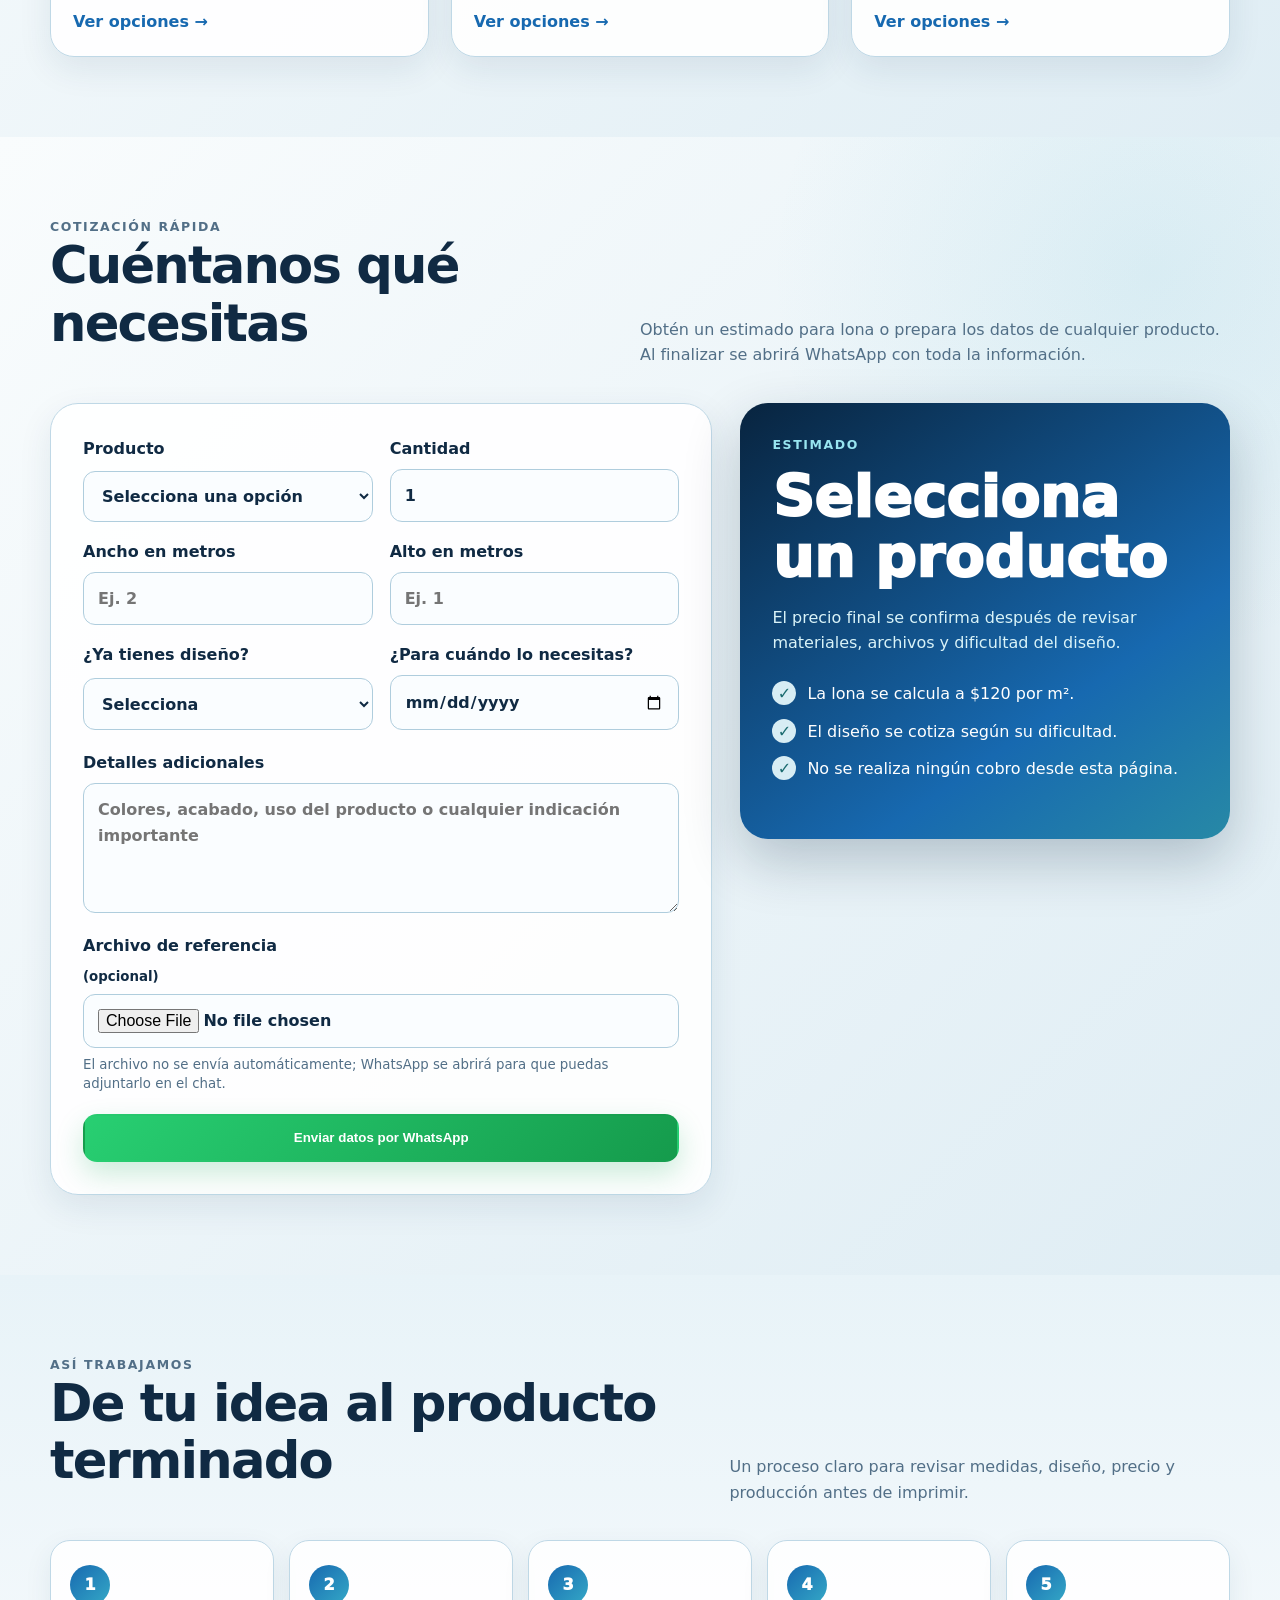
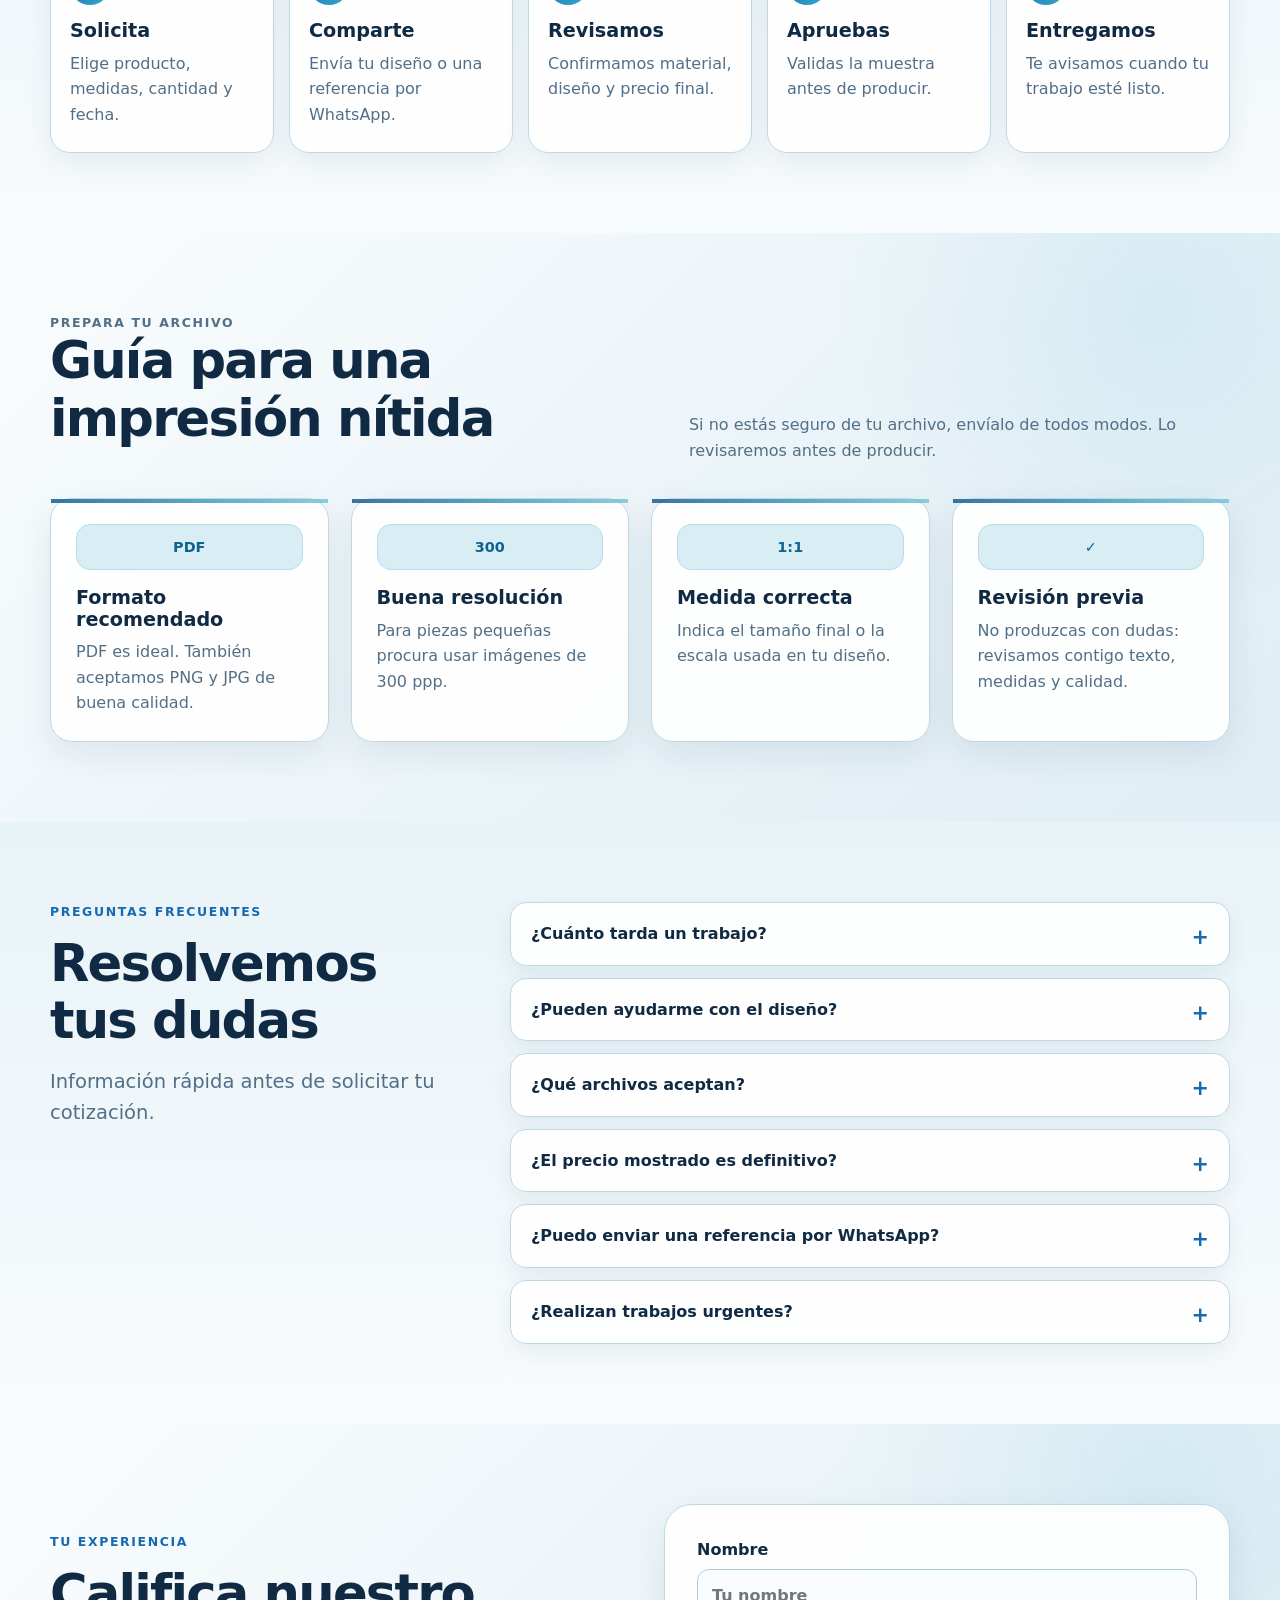
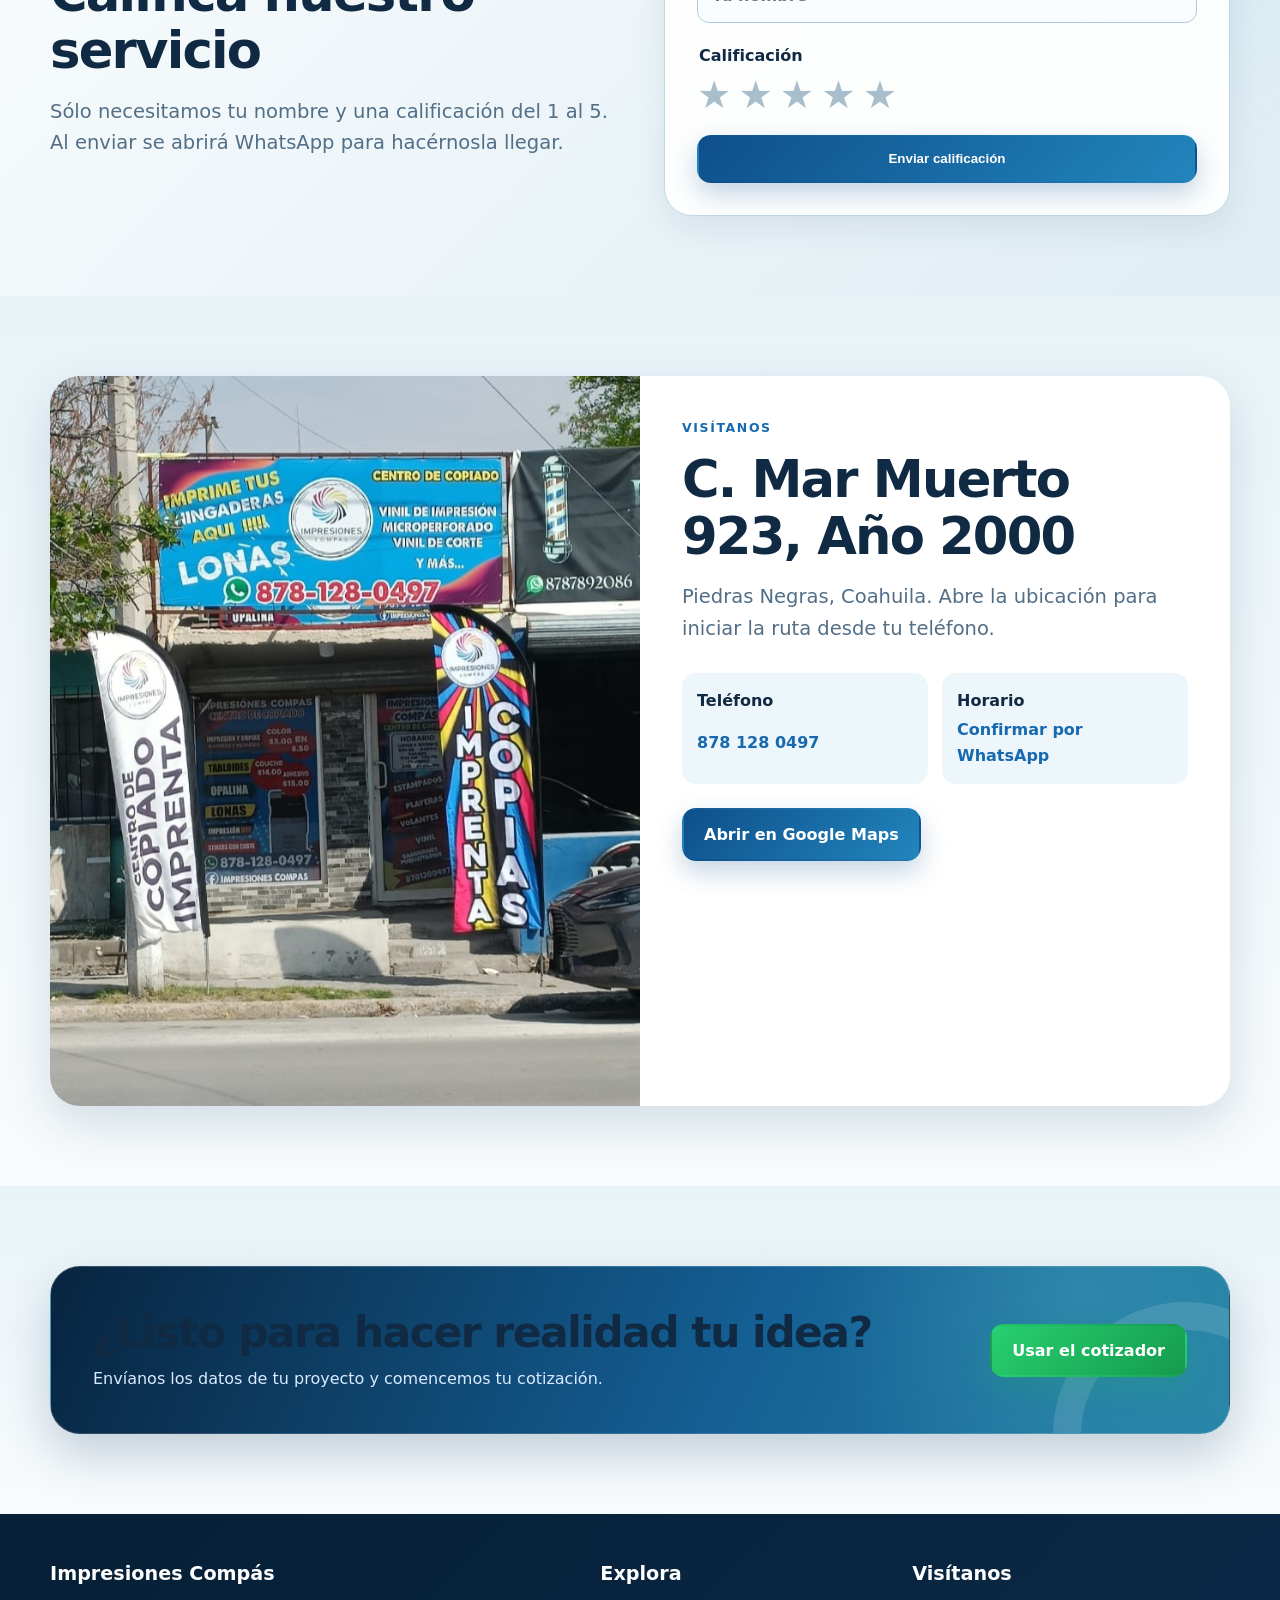
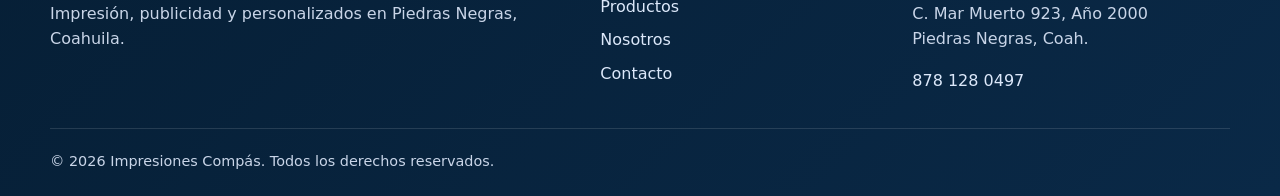
==== commit fc69b613: "Añade cotizador, FAQ, reseñas y guía para clientes" ====
--- a/index.html
+++ b/index.html
@@ -14,15 +14,17 @@
 <link rel="icon" href="logo.png">
 <!-- Intro critical styles -->
 <style>
-html.intro-open,html.intro-open body{overflow:hidden}
-body{margin:0}
-.site-intro{position:fixed;inset:0;width:100vw;height:100dvh;min-height:100vh;z-index:99999;display:grid;place-items:center;background:radial-gradient(circle at 50% 42%,rgba(91,190,211,.2),transparent 30%),linear-gradient(145deg,#061f36,#0d4f8b 62%,#2385a5);opacity:1;visibility:visible;transition:opacity .38s ease,visibility .38s ease}
-.site-intro.is-leaving{opacity:0;visibility:hidden;pointer-events:none}
-.intro-inner{display:grid;justify-items:center;align-content:center;gap:18px;padding:28px;text-align:center}
-.intro-logo{display:block;width:clamp(112px,18vw,164px);height:auto;filter:drop-shadow(0 18px 30px rgba(0,13,31,.34));animation:introBounce .62s cubic-bezier(.3,.75,.35,1) 2}
-.intro-loading{margin:0;color:#eafaff;font:800 .86rem/1.4 Inter,system-ui,sans-serif;letter-spacing:.18em;text-transform:uppercase}
-@keyframes introBounce{0%,100%{transform:translateY(0) scale(1)}42%{transform:translateY(-24px) scale(1.035)}68%{transform:translateY(3px) scale(.99)}}
-@media(prefers-reduced-motion:reduce){.intro-logo{animation:none}.site-intro{transition-duration:.15s}}
+html.intro-open,html.intro-open body{overflow:hidden}body{margin:0}
+.site-intro{position:fixed;inset:0;width:100vw;height:100dvh;min-height:100vh;z-index:99999;display:grid;place-items:center;overflow:hidden;isolation:isolate;background:radial-gradient(circle at 50% 46%,rgba(23,105,176,.24),transparent 32%),linear-gradient(145deg,#020814 0%,#071a30 52%,#092a46 100%);opacity:1;visibility:visible;transition:opacity .4s ease,visibility .4s ease}
+.site-intro:before,.site-intro:after{content:"";position:absolute;z-index:-1;top:-24%;width:clamp(110px,16vw,230px);height:148%;border-radius:50%;filter:blur(24px);opacity:.58;background:linear-gradient(180deg,transparent 5%,#00e5ff 28%,#1769ff 53%,#9b4dff 76%,transparent 96%);animation:neonSideFlow 1.9s ease-in-out infinite alternate}
+.site-intro:before{left:-3%;transform:rotate(-7deg)}.site-intro:after{right:-3%;transform:rotate(7deg);animation-direction:alternate-reverse;animation-delay:-.7s}
+.site-intro.is-leaving{opacity:0;visibility:hidden;pointer-events:none}.intro-inner{position:relative;z-index:2;display:grid;justify-items:center;align-content:center;gap:20px;padding:34px;text-align:center}
+.intro-logo{display:block;width:clamp(174px,24vw,230px);height:auto;aspect-ratio:1;object-fit:contain;padding:0;border:0;border-radius:0;background:transparent;box-shadow:none;filter:drop-shadow(0 0 1px rgba(255,255,255,.92)) drop-shadow(0 0 18px rgba(0,213,255,.32)) drop-shadow(0 22px 36px rgba(0,0,0,.34));image-rendering:auto;animation:introBounce .62s cubic-bezier(.3,.75,.35,1) 2}
+.intro-loading{margin:0;color:#effcff;font:800 .84rem/1.4 Inter,system-ui,sans-serif;letter-spacing:.2em;text-transform:uppercase;text-shadow:0 0 16px rgba(0,229,255,.52)}
+@keyframes introBounce{0%,100%{transform:translateY(0) scale(1)}42%{transform:translateY(-18px) scale(1.025)}68%{transform:translateY(2px) scale(.995)}}
+@keyframes neonSideFlow{0%{translate:0 -7%;scale:.88 1}100%{translate:0 7%;scale:1.12 1.04}}
+@media(max-width:650px){.site-intro:before{left:-18%}.site-intro:after{right:-18%}.site-intro:before,.site-intro:after{width:190px;opacity:.48}}
+@media(prefers-reduced-motion:reduce){.intro-logo,.site-intro:before,.site-intro:after{animation:none}.site-intro{transition-duration:.15s}}
 </style>
 <!-- /Intro critical styles -->
 <link rel="stylesheet" href="styles.css">
@@ -30,7 +32,7 @@
 <body>
   <div class="site-intro" role="status" aria-live="polite" aria-label="Cargando Impresiones Compás">
     <div class="intro-inner">
-      <img class="intro-logo" src="logo.png" alt="Impresiones Compás" width="164" height="164">
+      <img class="intro-logo" src="logo-loader-clean.png?v=1" alt="Impresiones Compás" width="768" height="768" fetchpriority="high" decoding="sync">
       <p class="intro-loading">Cargando</p>
     </div>
   </div>
@@ -42,7 +44,7 @@
       <a href="index.html" aria-current="page">Inicio</a>
       <a href="productos.html">Productos</a>
       <a href="trabajos.html">Nosotros</a>
-      <a href="contactanos.html" class="quote">Cotizar</a>
+      <a href="#cotizador" class="quote">Cotizar</a>
     </div>
   </nav>
 </header>
@@ -84,32 +86,149 @@
     </div>
   </section>
 
+
+  <section class="section white" id="cotizador" aria-labelledby="titulo-cotizador">
+    <div class="wrap">
+      <div class="section-head">
+        <div><p class="eyebrow">Cotización rápida</p><h2 id="titulo-cotizador">Cuéntanos qué necesitas</h2></div>
+        <p>Obtén un estimado para lona o prepara los datos de cualquier producto. Al finalizar se abrirá WhatsApp con toda la información.</p>
+      </div>
+      <div class="quote-layout">
+        <form class="panel quote-form" id="quote-form">
+          <div class="form-grid">
+            <label>Producto
+              <select id="quote-product" name="producto" required>
+                <option value="">Selecciona una opción</option>
+                <option value="lona">Lona — $120 por m²</option>
+                <option value="vinil">Vinil o rotulación</option>
+                <option value="papeleria">Papelería, tarjetas o copias</option>
+                <option value="personalizado">Playera, taza o personalizado</option>
+                <option value="otro">Otro producto</option>
+              </select>
+            </label>
+            <label>Cantidad
+              <input id="quote-quantity" name="cantidad" type="number" min="1" step="1" value="1" required>
+            </label>
+            <label class="dimension-field">Ancho en metros
+              <input id="quote-width" name="ancho" type="number" min="0.01" step="0.01" inputmode="decimal" placeholder="Ej. 2">
+            </label>
+            <label class="dimension-field">Alto en metros
+              <input id="quote-height" name="alto" type="number" min="0.01" step="0.01" inputmode="decimal" placeholder="Ej. 1">
+            </label>
+            <label>¿Ya tienes diseño?
+              <select id="quote-design" name="diseno" required>
+                <option value="">Selecciona</option>
+                <option value="Sí, tengo el diseño listo">Sí, tengo diseño listo</option>
+                <option value="No, necesito apoyo con el diseño">No, necesito diseño</option>
+              </select>
+            </label>
+            <label>¿Para cuándo lo necesitas?
+              <input id="quote-date" name="fecha" type="date">
+            </label>
+          </div>
+          <label>Detalles adicionales
+            <textarea id="quote-notes" name="detalles" rows="4" placeholder="Colores, acabado, uso del producto o cualquier indicación importante"></textarea>
+          </label>
+          <label>Archivo de referencia <small>(opcional)</small>
+            <input id="quote-file" name="archivo" type="file" accept=".pdf,.png,.jpg,.jpeg,.svg,.ai,.cdr">
+            <small class="field-note">El archivo no se envía automáticamente; WhatsApp se abrirá para que puedas adjuntarlo en el chat.</small>
+          </label>
+          <button class="btn whatsapp" type="submit">Enviar datos por WhatsApp</button>
+        </form>
+        <aside class="quote-summary" aria-live="polite">
+          <p class="eyebrow">Estimado</p>
+          <div class="estimate-price" id="quote-estimate">Selecciona un producto</div>
+          <p id="quote-detail">El precio final se confirma después de revisar materiales, archivos y dificultad del diseño.</p>
+          <ul class="checks">
+            <li>La lona se calcula a $120 por m².</li>
+            <li>El diseño se cotiza según su dificultad.</li>
+            <li>No se realiza ningún cobro desde esta página.</li>
+          </ul>
+        </aside>
+      </div>
+    </div>
+  </section>
+
   <section class="section" aria-labelledby="proceso">
     <div class="wrap">
-      <div class="section-head"><div><p class="eyebrow">Proceso sencillo</p><h2 id="proceso">De tu idea al producto terminado</h2></div></div>
-      <div class="grid grid-4">
-        <article class="feature"><div class="feature-icon">1</div><h3>Cuéntanos tu proyecto</h3><p>Producto, medidas, cantidad y cuándo lo necesitas.</p></article>
-        <article class="feature"><div class="feature-icon">2</div><h3>Recibe orientación</h3><p>Te ayudamos a elegir material y acabado adecuados.</p></article>
-        <article class="feature"><div class="feature-icon">3</div><h3>Confirma tu pedido</h3><p>Revisamos los detalles antes de iniciar producción.</p></article>
-        <article class="feature"><div class="feature-icon">4</div><h3>Recoge tu trabajo</h3><p>Te avisamos cuando esté listo en nuestro local.</p></article>
-      </div>
-    </div>
-  </section>
-
-  <section class="section white">
-    <div class="wrap split">
+      <div class="section-head"><div><p class="eyebrow">Así trabajamos</p><h2 id="proceso">De tu idea al producto terminado</h2></div><p>Un proceso claro para revisar medidas, diseño, precio y producción antes de imprimir.</p></div>
+      <div class="process-steps">
+        <article class="step"><span>1</span><h3>Solicita</h3><p>Elige producto, medidas, cantidad y fecha.</p></article>
+        <article class="step"><span>2</span><h3>Comparte</h3><p>Envía tu diseño o una referencia por WhatsApp.</p></article>
+        <article class="step"><span>3</span><h3>Revisamos</h3><p>Confirmamos material, diseño y precio final.</p></article>
+        <article class="step"><span>4</span><h3>Apruebas</h3><p>Validas la muestra antes de producir.</p></article>
+        <article class="step"><span>5</span><h3>Entregamos</h3><p>Te avisamos cuando tu trabajo esté listo.</p></article>
+      </div>
+    </div>
+  </section>
+
+
+  <section class="section white" aria-labelledby="archivos">
+    <div class="wrap">
+      <div class="section-head"><div><p class="eyebrow">Prepara tu archivo</p><h2 id="archivos">Guía para una impresión nítida</h2></div><p>Si no estás seguro de tu archivo, envíalo de todos modos. Lo revisaremos antes de producir.</p></div>
+      <div class="grid grid-4 file-guide">
+        <article class="feature"><div class="feature-icon">PDF</div><h3>Formato recomendado</h3><p>PDF es ideal. También aceptamos PNG y JPG de buena calidad.</p></article>
+        <article class="feature"><div class="feature-icon">300</div><h3>Buena resolución</h3><p>Para piezas pequeñas procura usar imágenes de 300 ppp.</p></article>
+        <article class="feature"><div class="feature-icon">1:1</div><h3>Medida correcta</h3><p>Indica el tamaño final o la escala usada en tu diseño.</p></article>
+        <article class="feature"><div class="feature-icon">✓</div><h3>Revisión previa</h3><p>No produzcas con dudas: revisamos contigo texto, medidas y calidad.</p></article>
+      </div>
+    </div>
+  </section>
+
+  <section class="section" aria-labelledby="faq">
+    <div class="wrap faq-layout">
+      <div><p class="eyebrow">Preguntas frecuentes</p><h2 id="faq">Resolvemos tus dudas</h2><p class="lead">Información rápida antes de solicitar tu cotización.</p></div>
+      <div class="faq-list">
+        <details><summary>¿Cuánto tarda un trabajo?</summary><p>Depende del producto, cantidad y carga de producción. Confirma tu fecha al solicitar la cotización.</p></details>
+        <details><summary>¿Pueden ayudarme con el diseño?</summary><p>Sí. El diseño se cotiza por separado según el tiempo y la dificultad del proyecto.</p></details>
+        <details><summary>¿Qué archivos aceptan?</summary><p>Principalmente PDF, PNG y JPG. También puedes consultar por archivos editables.</p></details>
+        <details><summary>¿El precio mostrado es definitivo?</summary><p>No. Los cálculos de la página son estimados; confirmamos el precio después de revisar medidas, materiales y diseño.</p></details>
+        <details><summary>¿Puedo enviar una referencia por WhatsApp?</summary><p>Sí. Puedes enviar fotografías, bocetos o ejemplos para explicarnos mejor tu idea.</p></details>
+        <details><summary>¿Realizan trabajos urgentes?</summary><p>Consúltanos la fecha antes de confirmar. Revisaremos si existe disponibilidad de producción.</p></details>
+      </div>
+    </div>
+  </section>
+
+  <section class="section white" aria-labelledby="resena">
+    <div class="wrap review-layout">
+      <div><p class="eyebrow">Tu experiencia</p><h2 id="resena">Califica nuestro servicio</h2><p class="lead">Sólo necesitamos tu nombre y una calificación del 1 al 5. Al enviar se abrirá WhatsApp para hacérnosla llegar.</p></div>
+      <form class="panel review-form" id="review-form">
+        <label>Nombre
+          <input id="review-name" name="nombre" type="text" maxlength="60" autocomplete="name" required placeholder="Tu nombre">
+        </label>
+        <fieldset>
+          <legend>Calificación</legend>
+          <div class="stars" aria-label="Selecciona de una a cinco estrellas">
+            <input type="radio" id="star-1" name="estrellas" value="1" required><label for="star-1" data-value="1" aria-label="1 estrella">★</label>
+            <input type="radio" id="star-2" name="estrellas" value="2"><label for="star-2" data-value="2" aria-label="2 estrellas">★</label>
+            <input type="radio" id="star-3" name="estrellas" value="3"><label for="star-3" data-value="3" aria-label="3 estrellas">★</label>
+            <input type="radio" id="star-4" name="estrellas" value="4"><label for="star-4" data-value="4" aria-label="4 estrellas">★</label>
+            <input type="radio" id="star-5" name="estrellas" value="5"><label for="star-5" data-value="5" aria-label="5 estrellas">★</label>
+          </div>
+        </fieldset>
+        <button class="btn primary" type="submit">Enviar calificación</button>
+      </form>
+    </div>
+  </section>
+
+  <section class="section" aria-labelledby="ubicacion">
+    <div class="wrap visit-card">
       <img src="local.jpg" alt="Local de Impresiones Compás en Piedras Negras" loading="lazy">
-      <div><p class="eyebrow">Cerca de ti</p><h2>Impresión local con atención directa</h2><p class="lead">Estamos en Piedras Negras, Coahuila. Puedes visitarnos, llamarnos o enviar tu idea por WhatsApp.</p>
-        <ul class="checks"><li>Atención para personas y negocios</li><li>Variedad de materiales y acabados</li><li>Cotización directa y clara</li></ul>
-        <a class="btn primary" href="contactanos.html">Cómo contactarnos</a>
-      </div>
-    </div>
-  </section>
-
-  <section class="section"><div class="wrap"><div class="band"><div><h2>¿Listo para hacer realidad tu idea?</h2><p>Envíanos los datos de tu proyecto y comencemos tu cotización.</p></div><a class="btn whatsapp" href="https://wa.me/5218781280497?text=Hola%2C%20quiero%20solicitar%20una%20cotizaci%C3%B3n" target="_blank" rel="noopener">Escribir por WhatsApp</a></div></div></section>
+      <div>
+        <p class="eyebrow">Visítanos</p><h2 id="ubicacion">C. Mar Muerto 923, Año 2000</h2>
+        <p class="lead">Piedras Negras, Coahuila. Abre la ubicación para iniciar la ruta desde tu teléfono.</p>
+        <div class="visit-data"><p><strong>Teléfono</strong><a href="tel:+528781280497">878 128 0497</a></p><p><strong>Horario</strong><a href="https://wa.me/5218781280497?text=Hola%2C%20%C2%BFme%20pueden%20confirmar%20su%20horario%20de%20hoy%3F" target="_blank" rel="noopener">Confirmar por WhatsApp</a></p></div>
+        <a class="btn primary" href="https://maps.app.goo.gl/ce7VM2Av23xhQuHv6" target="_blank" rel="noopener">Abrir en Google Maps</a>
+      </div>
+    </div>
+  </section>
+
+
+  <section class="section"><div class="wrap"><div class="band"><div><h2>¿Listo para hacer realidad tu idea?</h2><p>Envíanos los datos de tu proyecto y comencemos tu cotización.</p></div><a class="btn whatsapp" href="#cotizador">Usar el cotizador</a></div></div></section>
 </main>
 <a class="float" href="https://wa.me/5218781280497?text=Hola%2C%20quiero%20una%20cotizaci%C3%B3n" target="_blank" rel="noopener" aria-label="Cotizar por WhatsApp">WA</a>
 <footer class="footer"><div class="wrap"><div class="footer-grid"><div><h3>Impresiones Compás</h3><p>Impresión, publicidad y personalizados en Piedras Negras, Coahuila.</p></div><div><h3>Explora</h3><div class="footer-links"><a href="productos.html">Productos</a><a href="trabajos.html">Nosotros</a><a href="contactanos.html">Contacto</a></div></div><div><h3>Visítanos</h3><p>C. Mar Muerto 923, Año 2000<br>Piedras Negras, Coah.</p><a href="tel:+528781280497">878 128 0497</a></div></div><div class="footer-bottom">© 2026 Impresiones Compás. Todos los derechos reservados.</div></div></footer>
   <script src="effects.js" defer></script>
+  <script src="quote-tools.js" defer></script>
 </body>
 </html>
--- a/styles.css
+++ b/styles.css
@@ -316,27 +316,66 @@
 
 /* Pantalla de bienvenida */
 html.intro-open,html.intro-open body{overflow:hidden}
-.site-intro{position:fixed;inset:0;z-index:9999;display:grid;place-items:center;background:
-radial-gradient(circle at 50% 42%,rgba(91,190,211,.2),transparent 30%),
-linear-gradient(145deg,#061f36,#0d4f8b 62%,#2385a5);opacity:1;visibility:visible;transition:opacity .38s ease,visibility .38s ease}
+.site-intro{position:fixed;inset:0;width:100vw;height:100dvh;min-height:100vh;z-index:99999;display:grid;place-items:center;overflow:hidden;isolation:isolate;background:
+radial-gradient(circle at 50% 46%,rgba(23,105,176,.24),transparent 32%),
+linear-gradient(145deg,#020814 0%,#071a30 52%,#092a46 100%);opacity:1;visibility:visible;transition:opacity .4s ease,visibility .4s ease}
+.site-intro:before,.site-intro:after{content:"";position:absolute;z-index:-1;top:-24%;width:clamp(110px,16vw,230px);height:148%;border-radius:50%;filter:blur(24px);opacity:.58;background:linear-gradient(180deg,transparent 5%,#00e5ff 28%,#1769ff 53%,#9b4dff 76%,transparent 96%);animation:neonSideFlow 1.9s ease-in-out infinite alternate;will-change:transform}
+.site-intro:before{left:-3%;transform:rotate(-7deg)}
+.site-intro:after{right:-3%;transform:rotate(7deg);animation-direction:alternate-reverse;animation-delay:-.7s}
 .site-intro.is-leaving{opacity:0;visibility:hidden;pointer-events:none}
-.intro-inner{display:grid;justify-items:center;gap:18px;padding:28px;text-align:center}
-.intro-logo{width:clamp(112px,18vw,164px);height:auto;filter:drop-shadow(0 18px 30px rgba(0,13,31,.34));animation:introBounce .62s cubic-bezier(.3,.75,.35,1) 2}
-.intro-loading{margin:0;color:#eafaff;font-size:.86rem;font-weight:800;letter-spacing:.18em;text-transform:uppercase}
-.intro-loading:after{content:"";display:inline-block;width:1.4em;text-align:left;animation:loadingDots 1s steps(4,end) infinite}
-@keyframes introBounce{
-  0%,100%{transform:translateY(0) scale(1)}
-  42%{transform:translateY(-24px) scale(1.035)}
-  68%{transform:translateY(3px) scale(.99)}
-}
-@keyframes loadingDots{
-  0%{content:""}
-  25%{content:"."}
-  50%{content:".."}
-  75%,100%{content:"..."}
-}
-@media(prefers-reduced-motion:reduce){
-  .intro-logo{animation:none}
-  .intro-loading:after{animation:none;content:"..."}
-  .site-intro{transition-duration:.15s}
-}
+.intro-inner{position:relative;z-index:2;display:grid;justify-items:center;align-content:center;gap:20px;padding:34px;text-align:center}
+.intro-inner:before{content:"";position:absolute;z-index:-1;inset:18% -22%;border-radius:50%;background:rgba(29,134,190,.16);filter:blur(42px);animation:introAura 1.3s ease-in-out infinite alternate}
+.intro-logo{display:block;width:clamp(174px,24vw,230px);height:auto;aspect-ratio:1;object-fit:contain;padding:0;border:0;border-radius:0;background:transparent;box-shadow:none;filter:drop-shadow(0 0 1px rgba(255,255,255,.92)) drop-shadow(0 0 18px rgba(0,213,255,.32)) drop-shadow(0 22px 36px rgba(0,0,0,.34));image-rendering:auto;animation:introBounce .62s cubic-bezier(.3,.75,.35,1) 2}
+.intro-loading{margin:0;color:#effcff;font-size:.84rem;font-weight:800;letter-spacing:.2em;text-transform:uppercase;text-shadow:0 0 16px rgba(0,229,255,.52)}
+.intro-loading:after{content:"";display:inline-block;width:1.5em;text-align:left;animation:loadingDots 1s steps(4,end) infinite}
+@keyframes introBounce{0%,100%{transform:translateY(0) scale(1)}42%{transform:translateY(-18px) scale(1.025)}68%{transform:translateY(2px) scale(.995)}}
+@keyframes neonSideFlow{0%{translate:0 -7%;scale:.88 1}100%{translate:0 7%;scale:1.12 1.04}}
+@keyframes introAura{from{opacity:.55;transform:scale(.9)}to{opacity:1;transform:scale(1.1)}}
+@keyframes loadingDots{0%{content:""}25%{content:"."}50%{content:".."}75%,100%{content:"..."}}
+@media(max-width:650px){.site-intro:before{left:-18%}.site-intro:after{right:-18%}.site-intro:before,.site-intro:after{width:190px;opacity:.48}}
+@media(prefers-reduced-motion:reduce){.intro-logo,.site-intro:before,.site-intro:after,.intro-inner:before,.intro-loading:after{animation:none}.intro-loading:after{content:"..."}.site-intro{transition-duration:.15s}}
+
+/* Herramientas de cotización y contenido */
+.quote-layout{display:grid;grid-template-columns:1.15fr .85fr;gap:28px;align-items:start}
+.quote-form{display:grid;gap:20px}
+.form-grid{display:grid;grid-template-columns:repeat(2,minmax(0,1fr));gap:17px}
+.quote-form label,.review-form label{display:grid;gap:7px;color:var(--ink);font-weight:800}
+.quote-form input,.quote-form select,.quote-form textarea,.review-form input{width:100%;padding:13px 14px;border:1px solid #afcddd;border-radius:12px;background:#fafdff;color:var(--ink);font:inherit;outline:none;transition:border-color .2s ease,box-shadow .2s ease}
+.quote-form input:focus,.quote-form select:focus,.quote-form textarea:focus,.review-form input:focus{border-color:#2789b3;box-shadow:0 0 0 4px rgba(53,169,199,.14)}
+.quote-form textarea{resize:vertical;min-height:110px}
+.field-note{display:block;color:var(--muted);font-weight:500;line-height:1.45}
+.dimension-field[hidden]{display:none}
+.quote-summary{position:sticky;top:106px;padding:32px;border-radius:28px;color:#fff;background:linear-gradient(145deg,#08243f,#1769b0 68%,#2789a6);box-shadow:0 22px 55px rgba(8,36,63,.24)}
+.quote-summary .eyebrow{color:#98e5f0}
+.quote-summary p{color:#d9f3f8}
+.quote-summary .checks li{color:#fff}
+.estimate-price{font-size:clamp(2rem,5vw,3.6rem);font-weight:950;line-height:1.05;margin:8px 0 16px}
+.process-steps{display:grid;grid-template-columns:repeat(5,1fr);gap:15px}
+.step{position:relative;padding:24px 19px;border:1px solid var(--line);border-radius:20px;background:rgba(255,255,255,.9);box-shadow:0 10px 28px rgba(18,59,91,.08)}
+.step span{display:grid;place-items:center;width:40px;height:40px;margin-bottom:15px;border-radius:50%;background:linear-gradient(135deg,#1769b0,#35a9c7);color:#fff;font-weight:950}
+.step p{margin:0;color:var(--muted)}
+.file-guide .feature-icon{width:auto;min-width:48px;padding-inline:10px;font-size:.9rem}
+.faq-layout{display:grid;grid-template-columns:.72fr 1.28fr;gap:55px;align-items:start}
+.faq-list{display:grid;gap:12px}
+.faq-list details{overflow:hidden;border:1px solid var(--line);border-radius:16px;background:rgba(255,255,255,.92);box-shadow:0 8px 22px rgba(18,59,91,.07)}
+.faq-list summary{padding:18px 20px;cursor:pointer;color:var(--ink);font-weight:900;list-style:none}
+.faq-list summary::-webkit-details-marker{display:none}
+.faq-list summary:after{content:"+";float:right;color:#1769b0;font-size:1.3rem}
+.faq-list details[open] summary:after{content:"−"}
+.faq-list details p{margin:0;padding:0 20px 19px;color:var(--muted)}
+.review-layout{display:grid;grid-template-columns:1fr 1fr;gap:48px;align-items:center}
+.review-form{display:grid;gap:20px}
+.review-form fieldset{margin:0;padding:0;border:0}
+.review-form legend{margin-bottom:8px;color:var(--ink);font-weight:900}
+.stars{display:flex;gap:7px}
+.stars input{position:absolute;opacity:0;pointer-events:none}
+.stars label{cursor:pointer;color:#a9becd;font-size:2.4rem;line-height:1;transition:color .18s ease,transform .18s ease}
+.stars label:hover,.stars label.is-selected{color:#f2b632;transform:translateY(-2px)}
+.visit-card{display:grid;grid-template-columns:1fr 1fr;gap:0;overflow:hidden;border-radius:30px;background:#fff;box-shadow:var(--shadow)}
+.visit-card>img{width:100%;height:100%;min-height:430px;object-fit:cover}
+.visit-card>div{padding:42px}
+.visit-data{display:grid;grid-template-columns:1fr 1fr;gap:14px;margin:24px 0}
+.visit-data p{display:grid;gap:4px;margin:0;padding:15px;border-radius:14px;background:#edf6fa}
+.visit-data a{color:#1769b0;font-weight:800;text-decoration:none}
+@media(max-width:900px){.quote-layout,.faq-layout,.review-layout,.visit-card{grid-template-columns:1fr}.process-steps{grid-template-columns:repeat(2,1fr)}.quote-summary{position:static}.visit-card>img{min-height:320px}}
+@media(max-width:650px){.form-grid,.visit-data,.process-steps{grid-template-columns:1fr}.quote-summary,.visit-card>div{padding:25px}.stars label{font-size:2.15rem}}
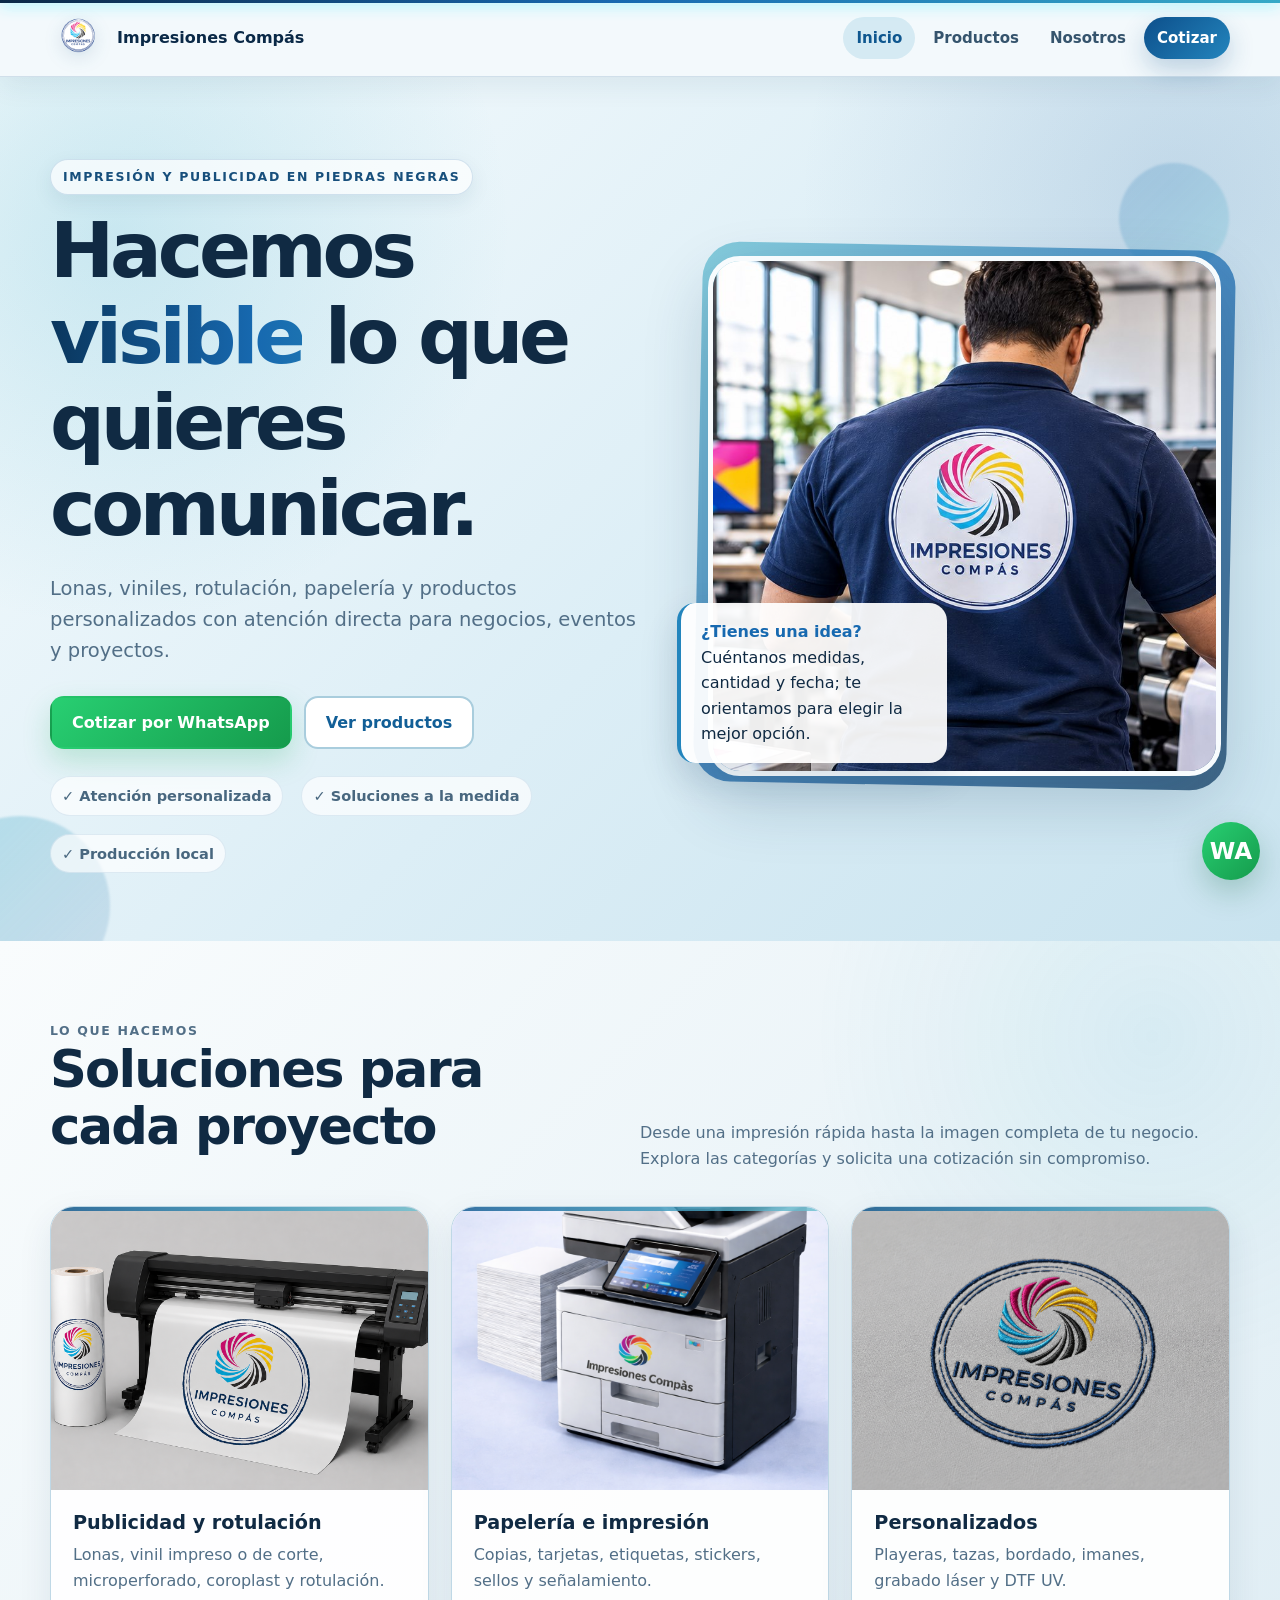
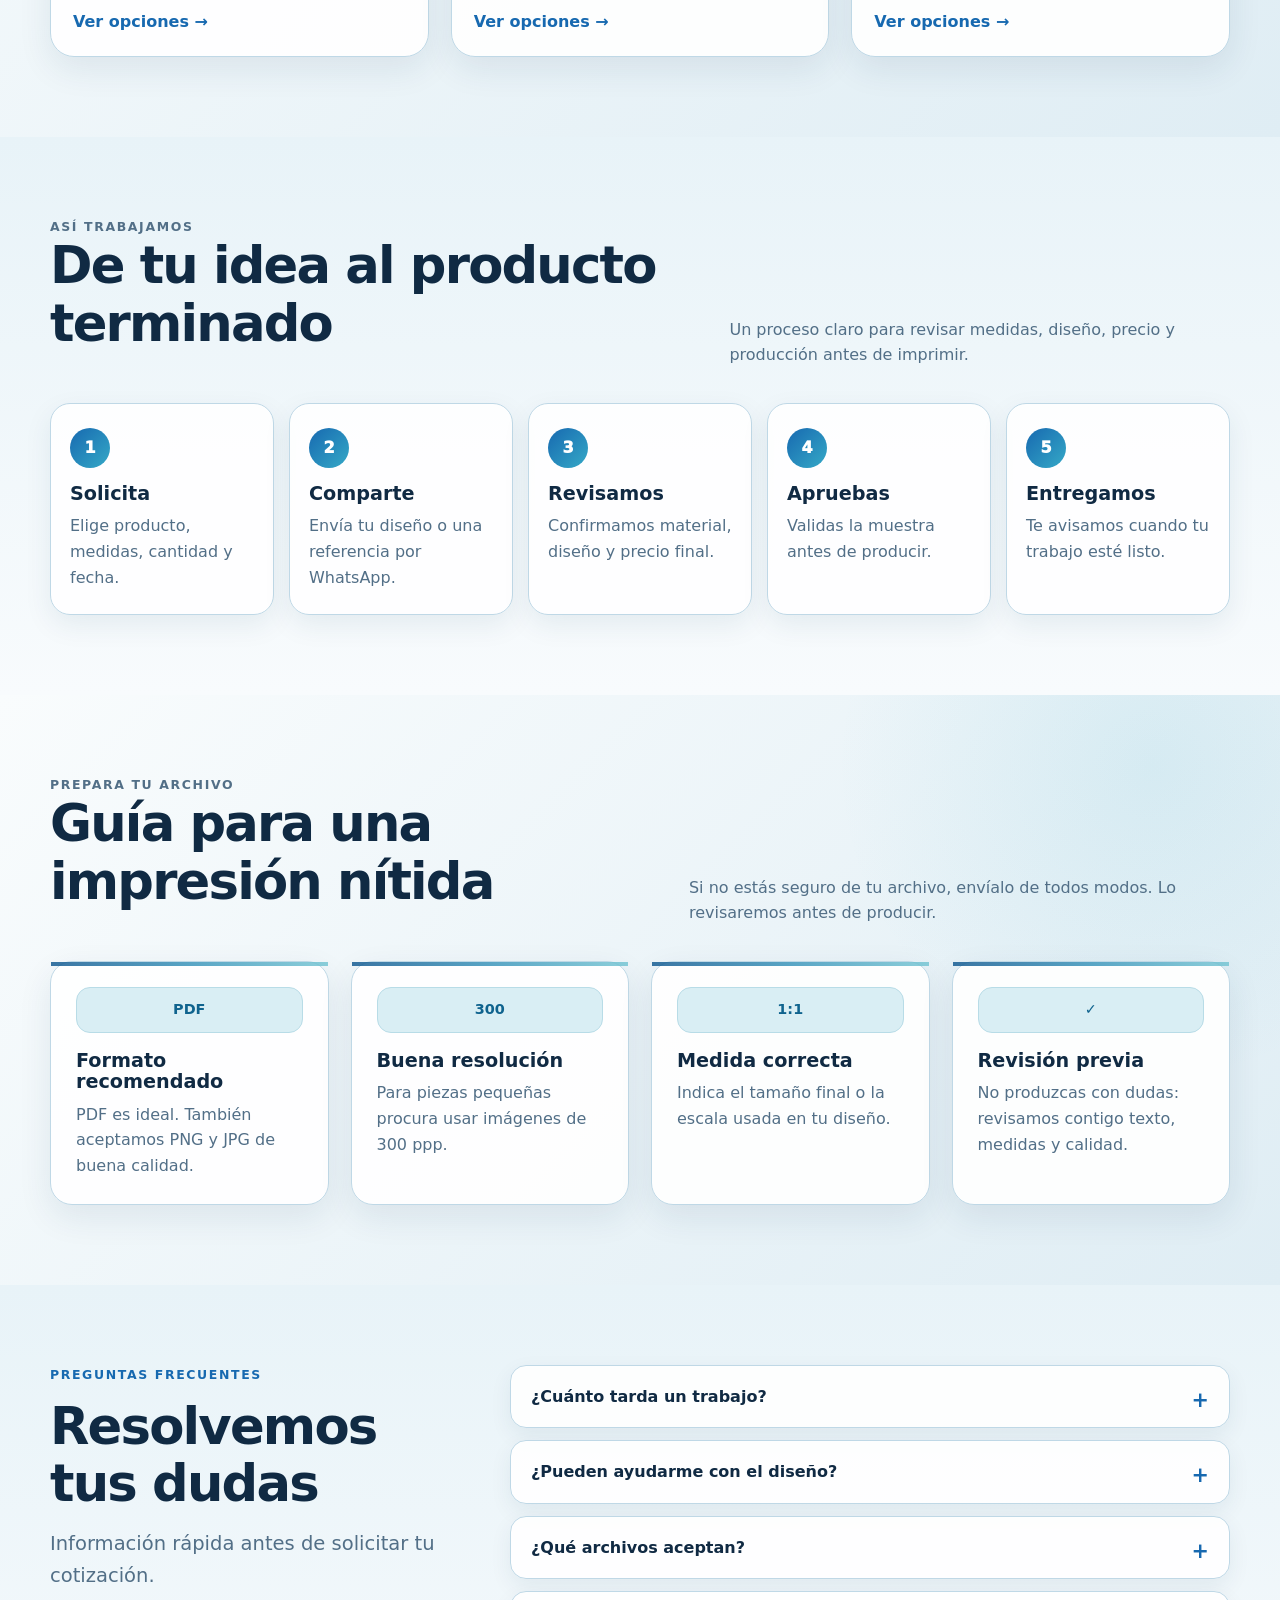
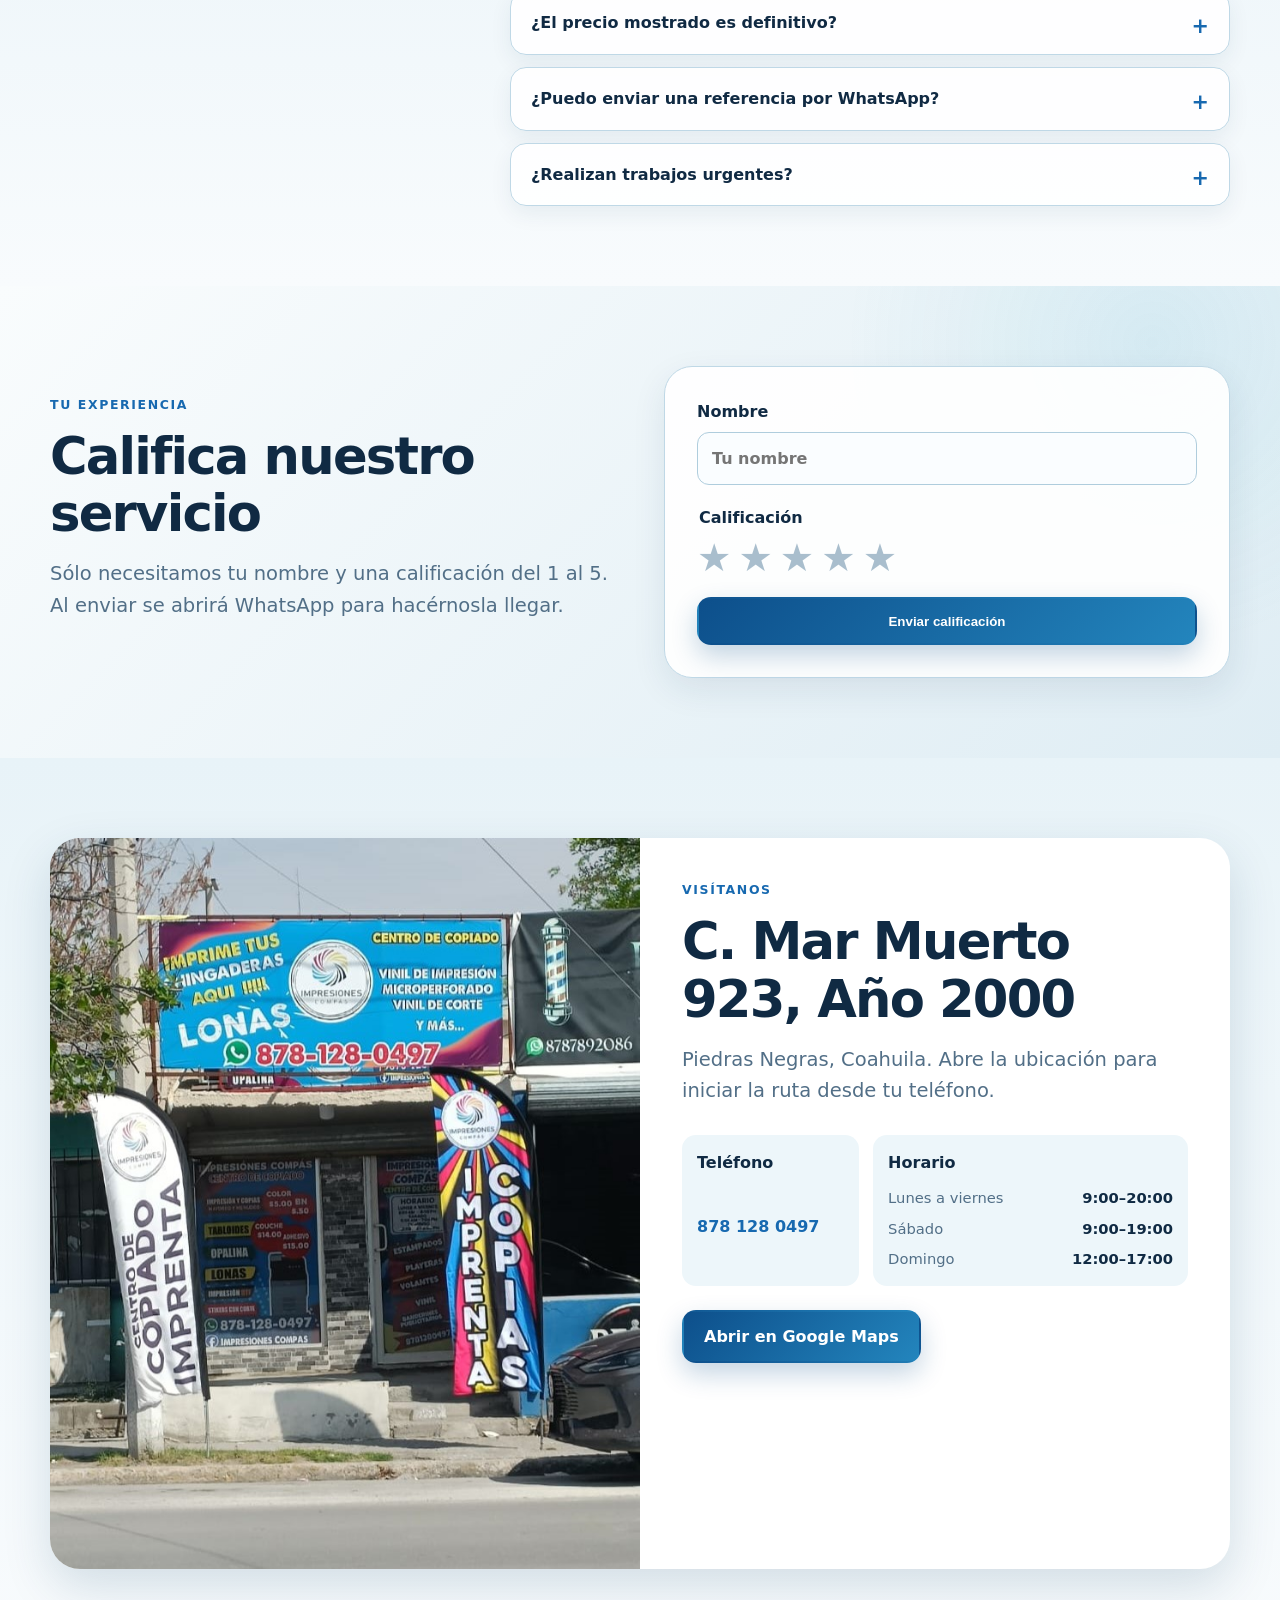
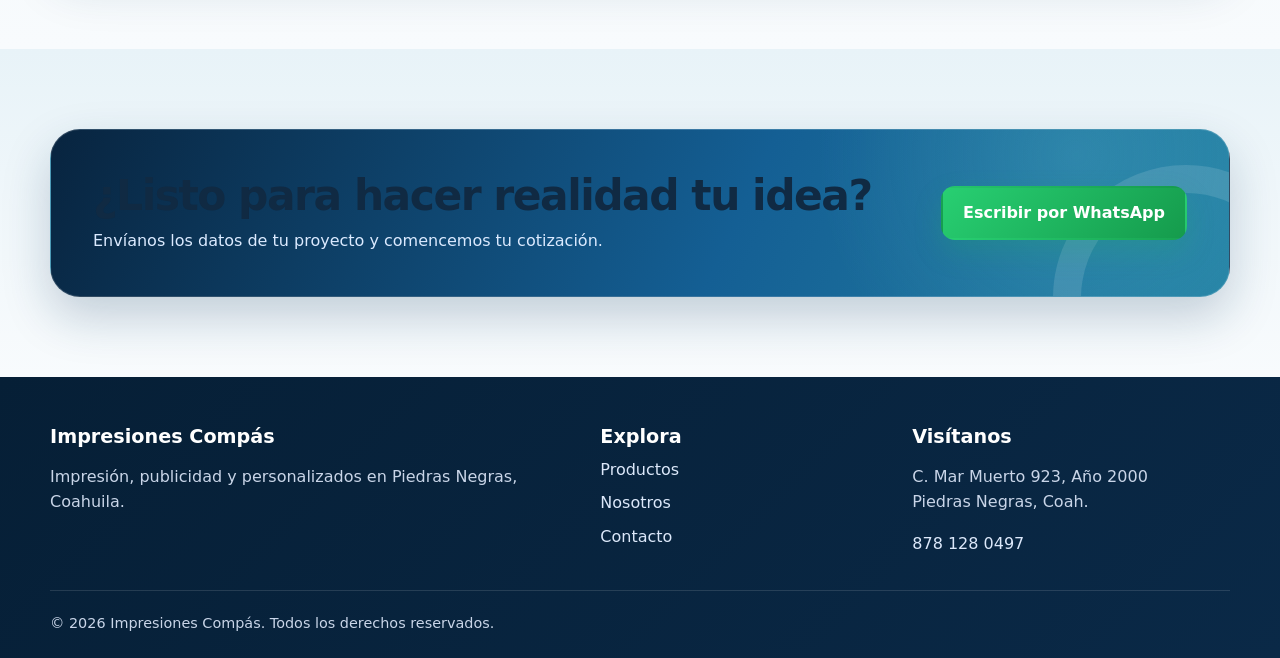
==== commit 94c1f046: "Retira el cotizador y publica los horarios del negocio" ====
--- a/index.html
+++ b/index.html
@@ -44,7 +44,7 @@
       <a href="index.html" aria-current="page">Inicio</a>
       <a href="productos.html">Productos</a>
       <a href="trabajos.html">Nosotros</a>
-      <a href="#cotizador" class="quote">Cotizar</a>
+      <a href="contactanos.html" class="quote">Cotizar</a>
     </div>
   </nav>
 </header>
@@ -87,67 +87,6 @@
   </section>
 
 
-  <section class="section white" id="cotizador" aria-labelledby="titulo-cotizador">
-    <div class="wrap">
-      <div class="section-head">
-        <div><p class="eyebrow">Cotización rápida</p><h2 id="titulo-cotizador">Cuéntanos qué necesitas</h2></div>
-        <p>Obtén un estimado para lona o prepara los datos de cualquier producto. Al finalizar se abrirá WhatsApp con toda la información.</p>
-      </div>
-      <div class="quote-layout">
-        <form class="panel quote-form" id="quote-form">
-          <div class="form-grid">
-            <label>Producto
-              <select id="quote-product" name="producto" required>
-                <option value="">Selecciona una opción</option>
-                <option value="lona">Lona — $120 por m²</option>
-                <option value="vinil">Vinil o rotulación</option>
-                <option value="papeleria">Papelería, tarjetas o copias</option>
-                <option value="personalizado">Playera, taza o personalizado</option>
-                <option value="otro">Otro producto</option>
-              </select>
-            </label>
-            <label>Cantidad
-              <input id="quote-quantity" name="cantidad" type="number" min="1" step="1" value="1" required>
-            </label>
-            <label class="dimension-field">Ancho en metros
-              <input id="quote-width" name="ancho" type="number" min="0.01" step="0.01" inputmode="decimal" placeholder="Ej. 2">
-            </label>
-            <label class="dimension-field">Alto en metros
-              <input id="quote-height" name="alto" type="number" min="0.01" step="0.01" inputmode="decimal" placeholder="Ej. 1">
-            </label>
-            <label>¿Ya tienes diseño?
-              <select id="quote-design" name="diseno" required>
-                <option value="">Selecciona</option>
-                <option value="Sí, tengo el diseño listo">Sí, tengo diseño listo</option>
-                <option value="No, necesito apoyo con el diseño">No, necesito diseño</option>
-              </select>
-            </label>
-            <label>¿Para cuándo lo necesitas?
-              <input id="quote-date" name="fecha" type="date">
-            </label>
-          </div>
-          <label>Detalles adicionales
-            <textarea id="quote-notes" name="detalles" rows="4" placeholder="Colores, acabado, uso del producto o cualquier indicación importante"></textarea>
-          </label>
-          <label>Archivo de referencia <small>(opcional)</small>
-            <input id="quote-file" name="archivo" type="file" accept=".pdf,.png,.jpg,.jpeg,.svg,.ai,.cdr">
-            <small class="field-note">El archivo no se envía automáticamente; WhatsApp se abrirá para que puedas adjuntarlo en el chat.</small>
-          </label>
-          <button class="btn whatsapp" type="submit">Enviar datos por WhatsApp</button>
-        </form>
-        <aside class="quote-summary" aria-live="polite">
-          <p class="eyebrow">Estimado</p>
-          <div class="estimate-price" id="quote-estimate">Selecciona un producto</div>
-          <p id="quote-detail">El precio final se confirma después de revisar materiales, archivos y dificultad del diseño.</p>
-          <ul class="checks">
-            <li>La lona se calcula a $120 por m².</li>
-            <li>El diseño se cotiza según su dificultad.</li>
-            <li>No se realiza ningún cobro desde esta página.</li>
-          </ul>
-        </aside>
-      </div>
-    </div>
-  </section>
 
   <section class="section" aria-labelledby="proceso">
     <div class="wrap">
@@ -217,18 +156,18 @@
       <div>
         <p class="eyebrow">Visítanos</p><h2 id="ubicacion">C. Mar Muerto 923, Año 2000</h2>
         <p class="lead">Piedras Negras, Coahuila. Abre la ubicación para iniciar la ruta desde tu teléfono.</p>
-        <div class="visit-data"><p><strong>Teléfono</strong><a href="tel:+528781280497">878 128 0497</a></p><p><strong>Horario</strong><a href="https://wa.me/5218781280497?text=Hola%2C%20%C2%BFme%20pueden%20confirmar%20su%20horario%20de%20hoy%3F" target="_blank" rel="noopener">Confirmar por WhatsApp</a></p></div>
+        <div class="visit-data"><p><strong>Teléfono</strong><a href="tel:+528781280497">878 128 0497</a></p><div class="hours-card"><strong>Horario</strong><ul class="hours-list"><li><span>Lunes a viernes</span><b>9:00–20:00</b></li><li><span>Sábado</span><b>9:00–19:00</b></li><li><span>Domingo</span><b>12:00–17:00</b></li></ul></div></div>
         <a class="btn primary" href="https://maps.app.goo.gl/ce7VM2Av23xhQuHv6" target="_blank" rel="noopener">Abrir en Google Maps</a>
       </div>
     </div>
   </section>
 
 
-  <section class="section"><div class="wrap"><div class="band"><div><h2>¿Listo para hacer realidad tu idea?</h2><p>Envíanos los datos de tu proyecto y comencemos tu cotización.</p></div><a class="btn whatsapp" href="#cotizador">Usar el cotizador</a></div></div></section>
+  <section class="section"><div class="wrap"><div class="band"><div><h2>¿Listo para hacer realidad tu idea?</h2><p>Envíanos los datos de tu proyecto y comencemos tu cotización.</p></div><a class="btn whatsapp" href="https://wa.me/5218781280497?text=Hola%2C%20quiero%20solicitar%20una%20cotizaci%C3%B3n" target="_blank" rel="noopener">Escribir por WhatsApp</a></div></div></section>
 </main>
 <a class="float" href="https://wa.me/5218781280497?text=Hola%2C%20quiero%20una%20cotizaci%C3%B3n" target="_blank" rel="noopener" aria-label="Cotizar por WhatsApp">WA</a>
 <footer class="footer"><div class="wrap"><div class="footer-grid"><div><h3>Impresiones Compás</h3><p>Impresión, publicidad y personalizados en Piedras Negras, Coahuila.</p></div><div><h3>Explora</h3><div class="footer-links"><a href="productos.html">Productos</a><a href="trabajos.html">Nosotros</a><a href="contactanos.html">Contacto</a></div></div><div><h3>Visítanos</h3><p>C. Mar Muerto 923, Año 2000<br>Piedras Negras, Coah.</p><a href="tel:+528781280497">878 128 0497</a></div></div><div class="footer-bottom">© 2026 Impresiones Compás. Todos los derechos reservados.</div></div></footer>
   <script src="effects.js" defer></script>
-  <script src="quote-tools.js" defer></script>
+  <script src="reviews.js" defer></script>
 </body>
 </html>
--- a/styles.css
+++ b/styles.css
@@ -335,21 +335,7 @@
 @media(max-width:650px){.site-intro:before{left:-18%}.site-intro:after{right:-18%}.site-intro:before,.site-intro:after{width:190px;opacity:.48}}
 @media(prefers-reduced-motion:reduce){.intro-logo,.site-intro:before,.site-intro:after,.intro-inner:before,.intro-loading:after{animation:none}.intro-loading:after{content:"..."}.site-intro{transition-duration:.15s}}
 
-/* Herramientas de cotización y contenido */
-.quote-layout{display:grid;grid-template-columns:1.15fr .85fr;gap:28px;align-items:start}
-.quote-form{display:grid;gap:20px}
-.form-grid{display:grid;grid-template-columns:repeat(2,minmax(0,1fr));gap:17px}
-.quote-form label,.review-form label{display:grid;gap:7px;color:var(--ink);font-weight:800}
-.quote-form input,.quote-form select,.quote-form textarea,.review-form input{width:100%;padding:13px 14px;border:1px solid #afcddd;border-radius:12px;background:#fafdff;color:var(--ink);font:inherit;outline:none;transition:border-color .2s ease,box-shadow .2s ease}
-.quote-form input:focus,.quote-form select:focus,.quote-form textarea:focus,.review-form input:focus{border-color:#2789b3;box-shadow:0 0 0 4px rgba(53,169,199,.14)}
-.quote-form textarea{resize:vertical;min-height:110px}
-.field-note{display:block;color:var(--muted);font-weight:500;line-height:1.45}
-.dimension-field[hidden]{display:none}
-.quote-summary{position:sticky;top:106px;padding:32px;border-radius:28px;color:#fff;background:linear-gradient(145deg,#08243f,#1769b0 68%,#2789a6);box-shadow:0 22px 55px rgba(8,36,63,.24)}
-.quote-summary .eyebrow{color:#98e5f0}
-.quote-summary p{color:#d9f3f8}
-.quote-summary .checks li{color:#fff}
-.estimate-price{font-size:clamp(2rem,5vw,3.6rem);font-weight:950;line-height:1.05;margin:8px 0 16px}
+/* Contenido informativo y reseñas */
 .process-steps{display:grid;grid-template-columns:repeat(5,1fr);gap:15px}
 .step{position:relative;padding:24px 19px;border:1px solid var(--line);border-radius:20px;background:rgba(255,255,255,.9);box-shadow:0 10px 28px rgba(18,59,91,.08)}
 .step span{display:grid;place-items:center;width:40px;height:40px;margin-bottom:15px;border-radius:50%;background:linear-gradient(135deg,#1769b0,#35a9c7);color:#fff;font-weight:950}
@@ -365,6 +351,9 @@
 .faq-list details p{margin:0;padding:0 20px 19px;color:var(--muted)}
 .review-layout{display:grid;grid-template-columns:1fr 1fr;gap:48px;align-items:center}
 .review-form{display:grid;gap:20px}
+.review-form label{display:grid;gap:7px;color:var(--ink);font-weight:800}
+.review-form input{width:100%;padding:13px 14px;border:1px solid #afcddd;border-radius:12px;background:#fafdff;color:var(--ink);font:inherit;outline:none;transition:border-color .2s ease,box-shadow .2s ease}
+.review-form input:focus{border-color:#2789b3;box-shadow:0 0 0 4px rgba(53,169,199,.14)}
 .review-form fieldset{margin:0;padding:0;border:0}
 .review-form legend{margin-bottom:8px;color:var(--ink);font-weight:900}
 .stars{display:flex;gap:7px}
@@ -374,8 +363,11 @@
 .visit-card{display:grid;grid-template-columns:1fr 1fr;gap:0;overflow:hidden;border-radius:30px;background:#fff;box-shadow:var(--shadow)}
 .visit-card>img{width:100%;height:100%;min-height:430px;object-fit:cover}
 .visit-card>div{padding:42px}
-.visit-data{display:grid;grid-template-columns:1fr 1fr;gap:14px;margin:24px 0}
-.visit-data p{display:grid;gap:4px;margin:0;padding:15px;border-radius:14px;background:#edf6fa}
+.visit-data{display:grid;grid-template-columns:.72fr 1.28fr;gap:14px;margin:24px 0}
+.visit-data>p,.hours-card{display:grid;gap:6px;margin:0;padding:15px;border-radius:14px;background:#edf6fa}
 .visit-data a{color:#1769b0;font-weight:800;text-decoration:none}
-@media(max-width:900px){.quote-layout,.faq-layout,.review-layout,.visit-card{grid-template-columns:1fr}.process-steps{grid-template-columns:repeat(2,1fr)}.quote-summary{position:static}.visit-card>img{min-height:320px}}
-@media(max-width:650px){.form-grid,.visit-data,.process-steps{grid-template-columns:1fr}.quote-summary,.visit-card>div{padding:25px}.stars label{font-size:2.15rem}}
+.hours-list{list-style:none;padding:0;margin:4px 0 0;display:grid;gap:7px}
+.hours-list li{display:flex;justify-content:space-between;gap:14px;color:var(--muted);font-size:.92rem}
+.hours-list b{color:var(--ink);white-space:nowrap}
+@media(max-width:900px){.faq-layout,.review-layout,.visit-card{grid-template-columns:1fr}.process-steps{grid-template-columns:repeat(2,1fr)}.visit-card>img{min-height:320px}}
+@media(max-width:650px){.visit-data,.process-steps{grid-template-columns:1fr}.visit-card>div{padding:25px}.stars label{font-size:2.15rem}}
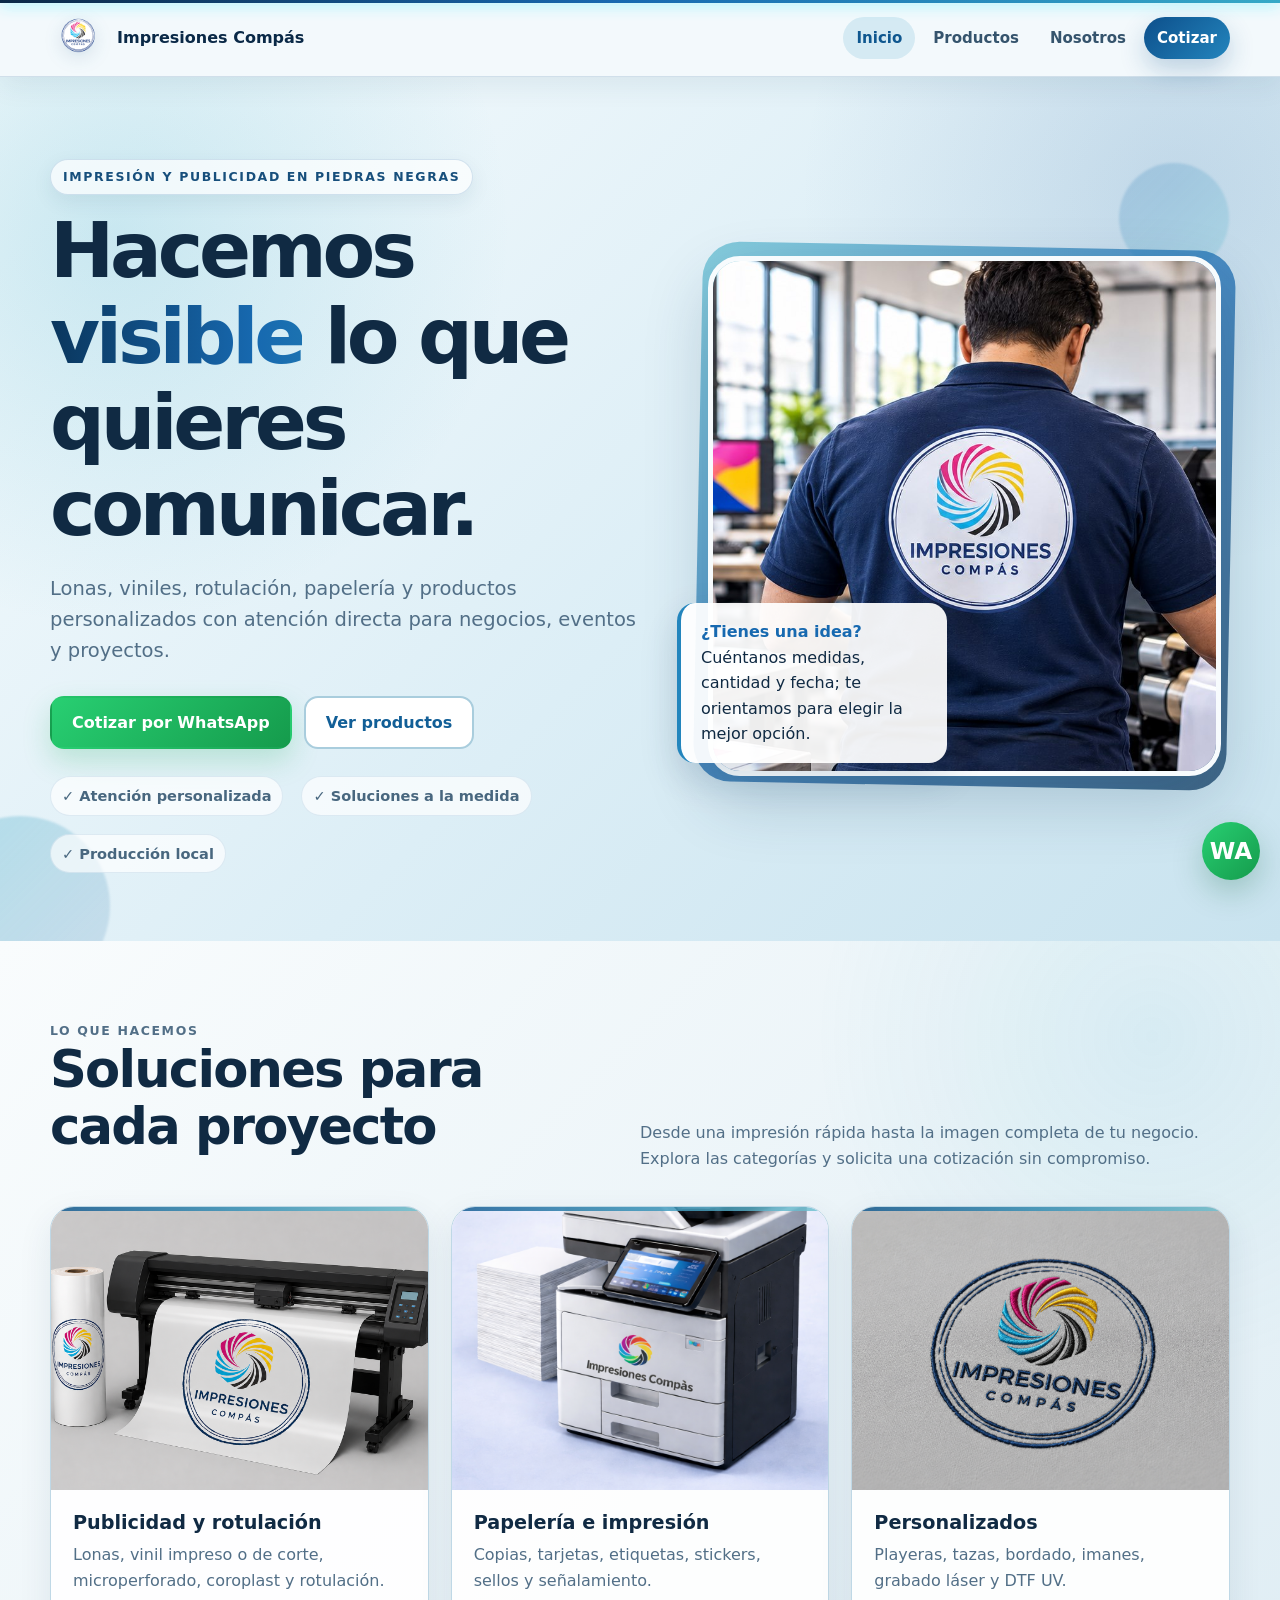
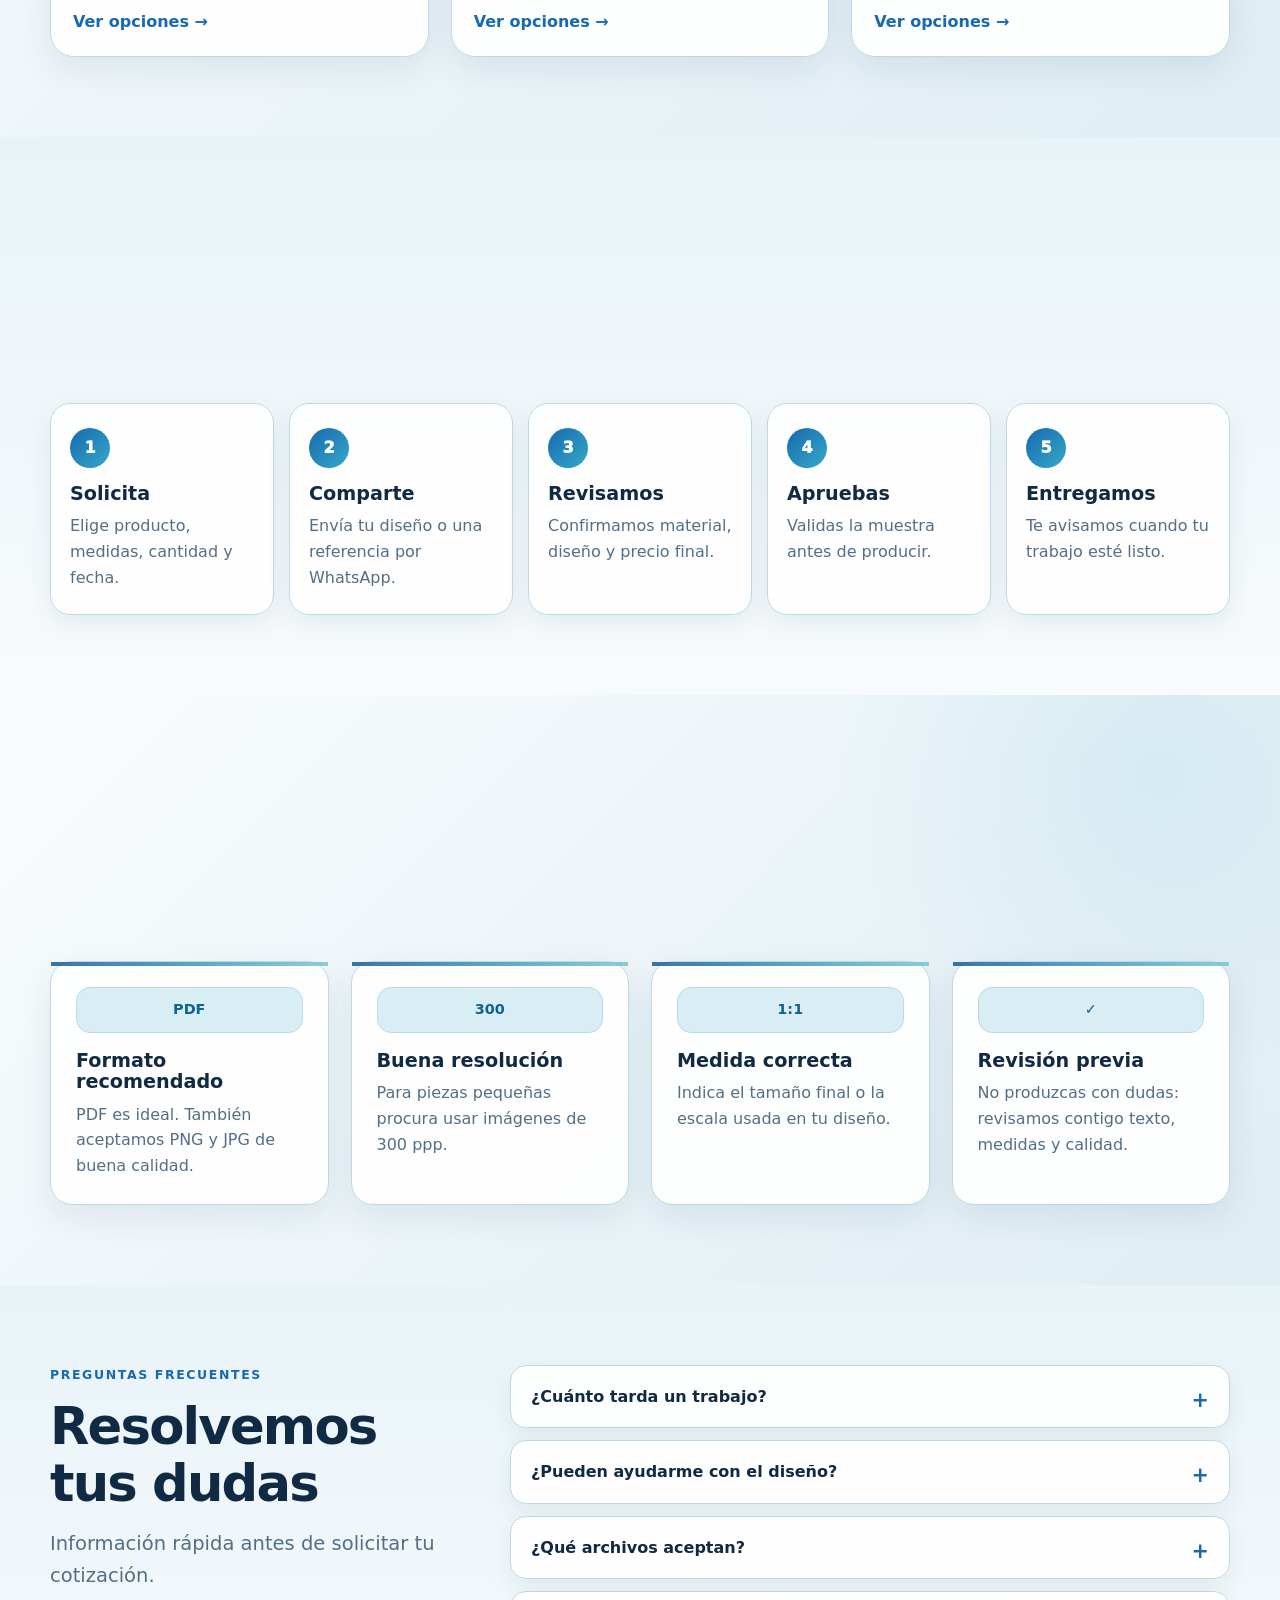
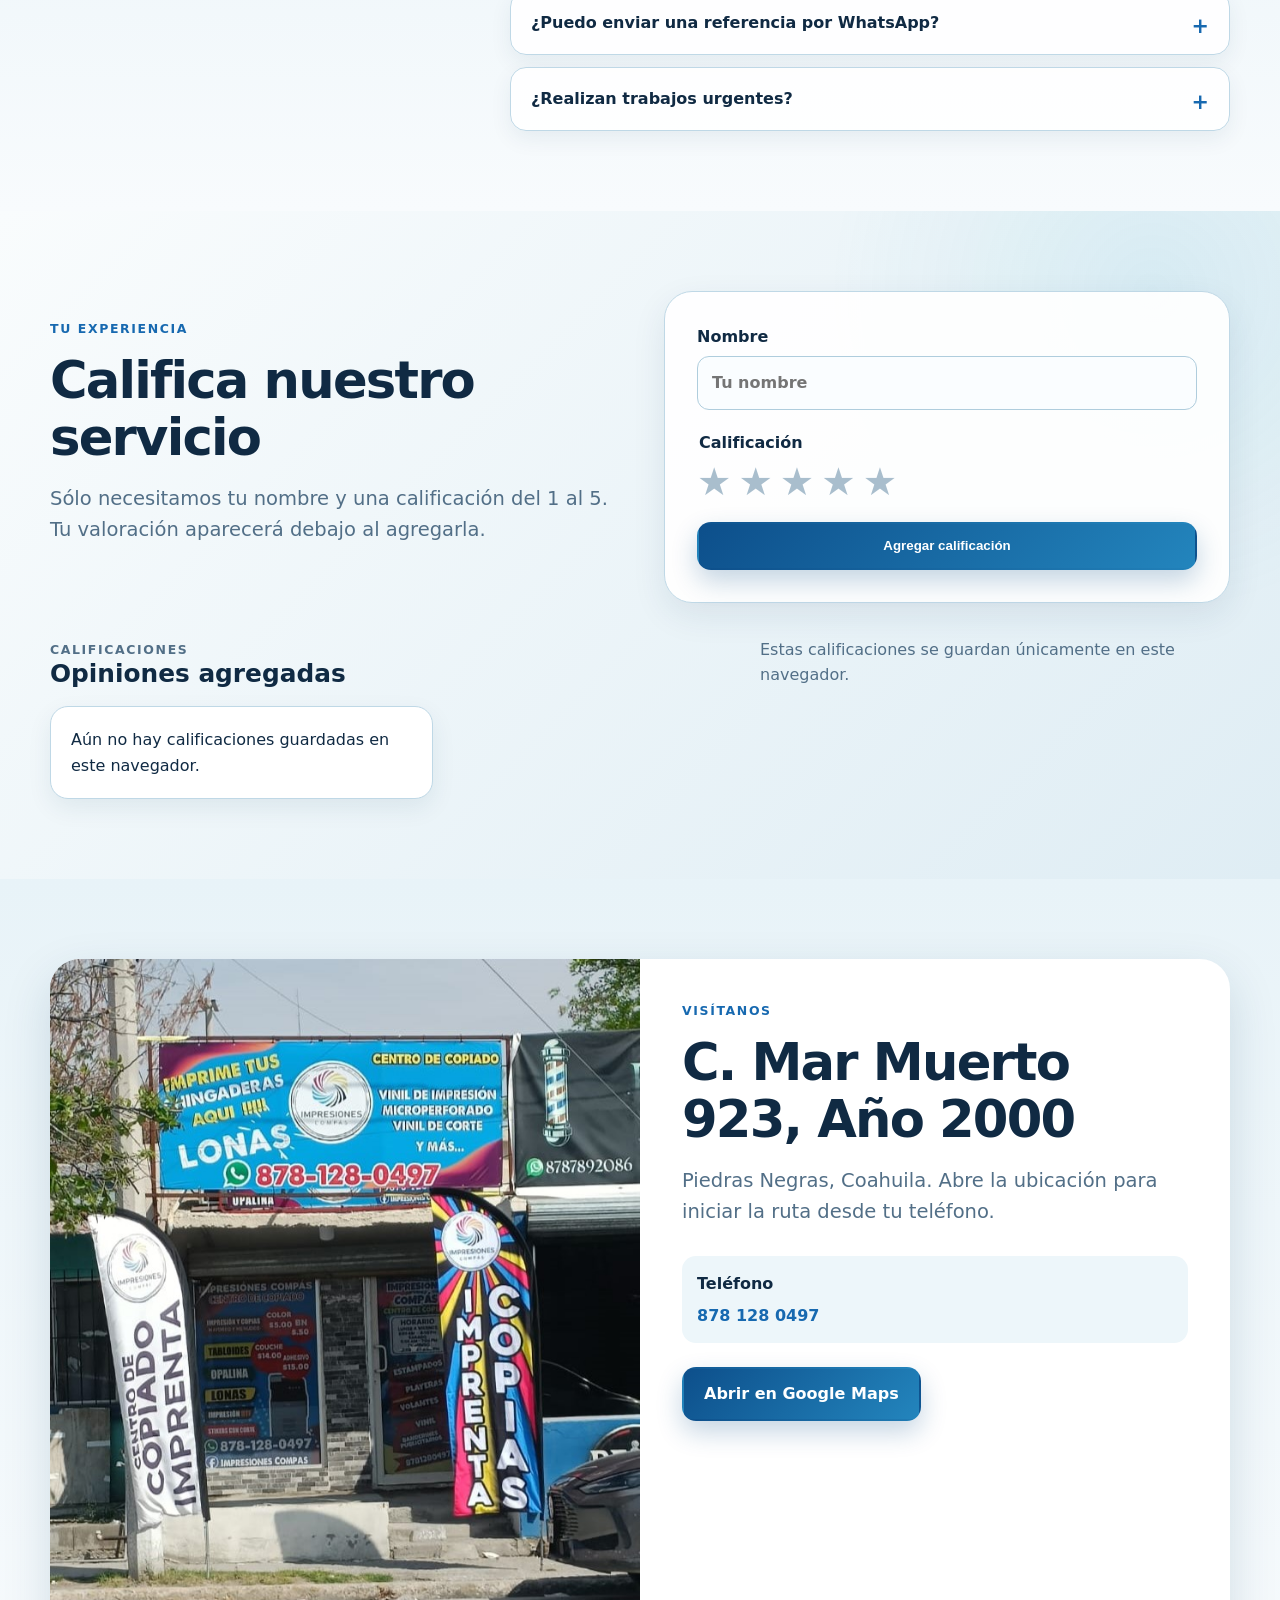
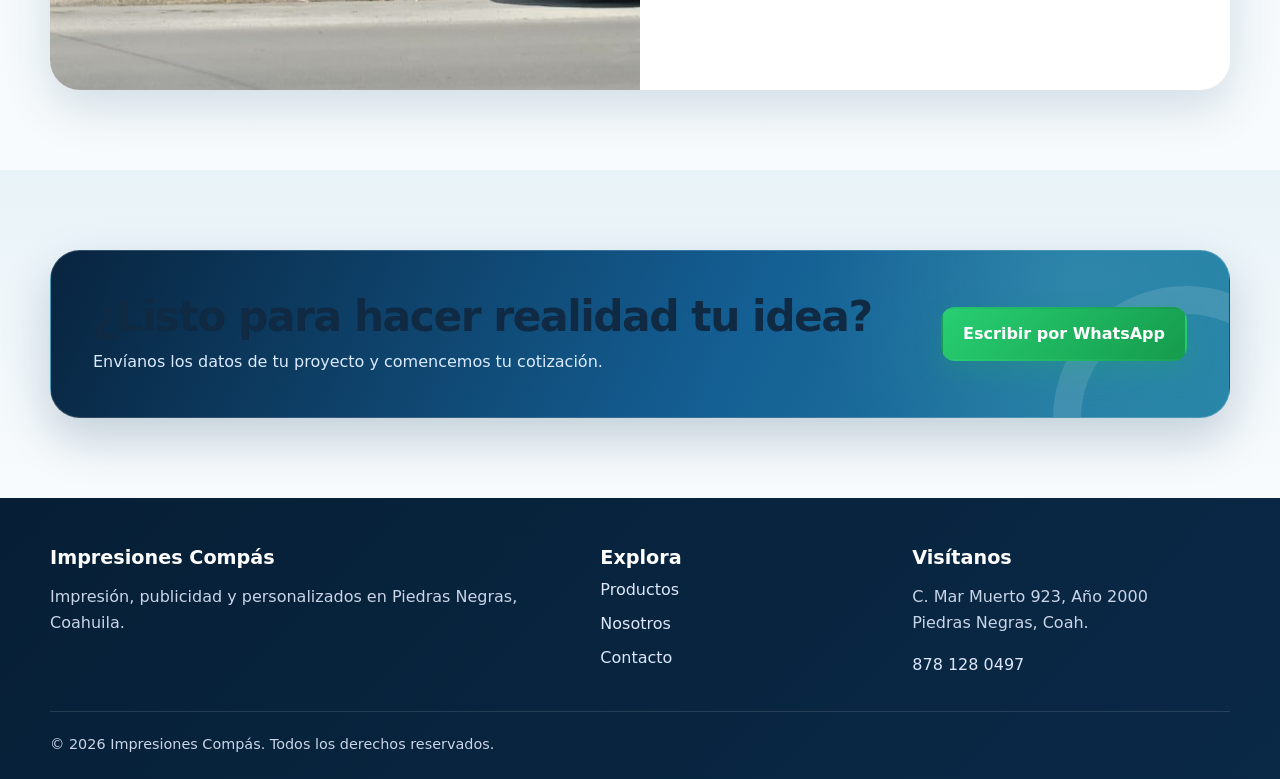
==== commit cdfa2933: "Actualiza FAQ, reseñas visibles y horarios en Nosotros" ====
--- a/index.html
+++ b/index.html
@@ -121,16 +121,15 @@
         <details><summary>¿Cuánto tarda un trabajo?</summary><p>Depende del producto, cantidad y carga de producción. Confirma tu fecha al solicitar la cotización.</p></details>
         <details><summary>¿Pueden ayudarme con el diseño?</summary><p>Sí. El diseño se cotiza por separado según el tiempo y la dificultad del proyecto.</p></details>
         <details><summary>¿Qué archivos aceptan?</summary><p>Principalmente PDF, PNG y JPG. También puedes consultar por archivos editables.</p></details>
-        <details><summary>¿El precio mostrado es definitivo?</summary><p>No. Los cálculos de la página son estimados; confirmamos el precio después de revisar medidas, materiales y diseño.</p></details>
         <details><summary>¿Puedo enviar una referencia por WhatsApp?</summary><p>Sí. Puedes enviar fotografías, bocetos o ejemplos para explicarnos mejor tu idea.</p></details>
-        <details><summary>¿Realizan trabajos urgentes?</summary><p>Consúltanos la fecha antes de confirmar. Revisaremos si existe disponibilidad de producción.</p></details>
+        <details><summary>¿Realizan trabajos urgentes?</summary><p>Sí. Contamos con servicio Express cuando existe disponibilidad; el costo del trabajo aumenta al doble.</p></details>
       </div>
     </div>
   </section>
 
   <section class="section white" aria-labelledby="resena">
     <div class="wrap review-layout">
-      <div><p class="eyebrow">Tu experiencia</p><h2 id="resena">Califica nuestro servicio</h2><p class="lead">Sólo necesitamos tu nombre y una calificación del 1 al 5. Al enviar se abrirá WhatsApp para hacérnosla llegar.</p></div>
+      <div><p class="eyebrow">Tu experiencia</p><h2 id="resena">Califica nuestro servicio</h2><p class="lead">Sólo necesitamos tu nombre y una calificación del 1 al 5. Tu valoración aparecerá debajo al agregarla.</p></div>
       <form class="panel review-form" id="review-form">
         <label>Nombre
           <input id="review-name" name="nombre" type="text" maxlength="60" autocomplete="name" required placeholder="Tu nombre">
@@ -145,8 +144,12 @@
             <input type="radio" id="star-5" name="estrellas" value="5"><label for="star-5" data-value="5" aria-label="5 estrellas">★</label>
           </div>
         </fieldset>
-        <button class="btn primary" type="submit">Enviar calificación</button>
+        <button class="btn primary" type="submit">Agregar calificación</button>
       </form>
+    </div>
+    <div class="wrap reviews-board">
+      <div class="reviews-board-head"><div><p class="eyebrow">Calificaciones</p><h3>Opiniones agregadas</h3></div><p>Estas calificaciones se guardan únicamente en este navegador.</p></div>
+      <div class="reviews-list" id="reviews-list" aria-live="polite"></div>
     </div>
   </section>
 
@@ -156,7 +159,7 @@
       <div>
         <p class="eyebrow">Visítanos</p><h2 id="ubicacion">C. Mar Muerto 923, Año 2000</h2>
         <p class="lead">Piedras Negras, Coahuila. Abre la ubicación para iniciar la ruta desde tu teléfono.</p>
-        <div class="visit-data"><p><strong>Teléfono</strong><a href="tel:+528781280497">878 128 0497</a></p><div class="hours-card"><strong>Horario</strong><ul class="hours-list"><li><span>Lunes a viernes</span><b>9:00–20:00</b></li><li><span>Sábado</span><b>9:00–19:00</b></li><li><span>Domingo</span><b>12:00–17:00</b></li></ul></div></div>
+        <div class="visit-data"><p><strong>Teléfono</strong><a href="tel:+528781280497">878 128 0497</a></p></div>
         <a class="btn primary" href="https://maps.app.goo.gl/ce7VM2Av23xhQuHv6" target="_blank" rel="noopener">Abrir en Google Maps</a>
       </div>
     </div>
--- a/styles.css
+++ b/styles.css
@@ -371,3 +371,21 @@
 .hours-list b{color:var(--ink);white-space:nowrap}
 @media(max-width:900px){.faq-layout,.review-layout,.visit-card{grid-template-columns:1fr}.process-steps{grid-template-columns:repeat(2,1fr)}.visit-card>img{min-height:320px}}
 @media(max-width:650px){.visit-data,.process-steps{grid-template-columns:1fr}.visit-card>div{padding:25px}.stars label{font-size:2.15rem}}
+
+
+/* Reseñas visibles y horarios */
+.reviews-board{margin-top:34px}
+.reviews-board-head{display:flex;justify-content:space-between;gap:24px;align-items:end;margin-bottom:18px}
+.reviews-board-head h3{font-size:1.55rem;margin:0}
+.reviews-board-head p{max-width:470px;margin:0;color:var(--muted)}
+.reviews-list{display:grid;grid-template-columns:repeat(3,1fr);gap:16px}
+.review-card,.reviews-empty{margin:0;padding:20px;border:1px solid var(--line);border-radius:18px;background:#fff;box-shadow:0 9px 24px rgba(18,59,91,.08)}
+.review-card{display:grid;gap:8px}
+.review-stars{color:#f2b632;font-size:1.35rem;letter-spacing:.06em}
+.schedule-card{display:grid;grid-template-columns:.9fr 1.1fr;gap:42px;align-items:center;padding:38px;border:1px solid var(--line);border-radius:30px;background:#fff;box-shadow:var(--shadow)}
+.schedule-grid{display:grid;gap:12px}
+.schedule-grid>div{display:flex;justify-content:space-between;gap:18px;padding:17px 19px;border-radius:15px;background:#eaf4f9;color:var(--muted)}
+.schedule-grid strong{color:var(--navy);white-space:nowrap}
+.visit-data{grid-template-columns:1fr}
+@media(max-width:900px){.reviews-list{grid-template-columns:repeat(2,1fr)}.schedule-card{grid-template-columns:1fr}}
+@media(max-width:650px){.reviews-board-head{align-items:flex-start;flex-direction:column}.reviews-list{grid-template-columns:1fr}.schedule-card{padding:25px}.schedule-grid>div{align-items:flex-start;flex-direction:column;gap:4px}}
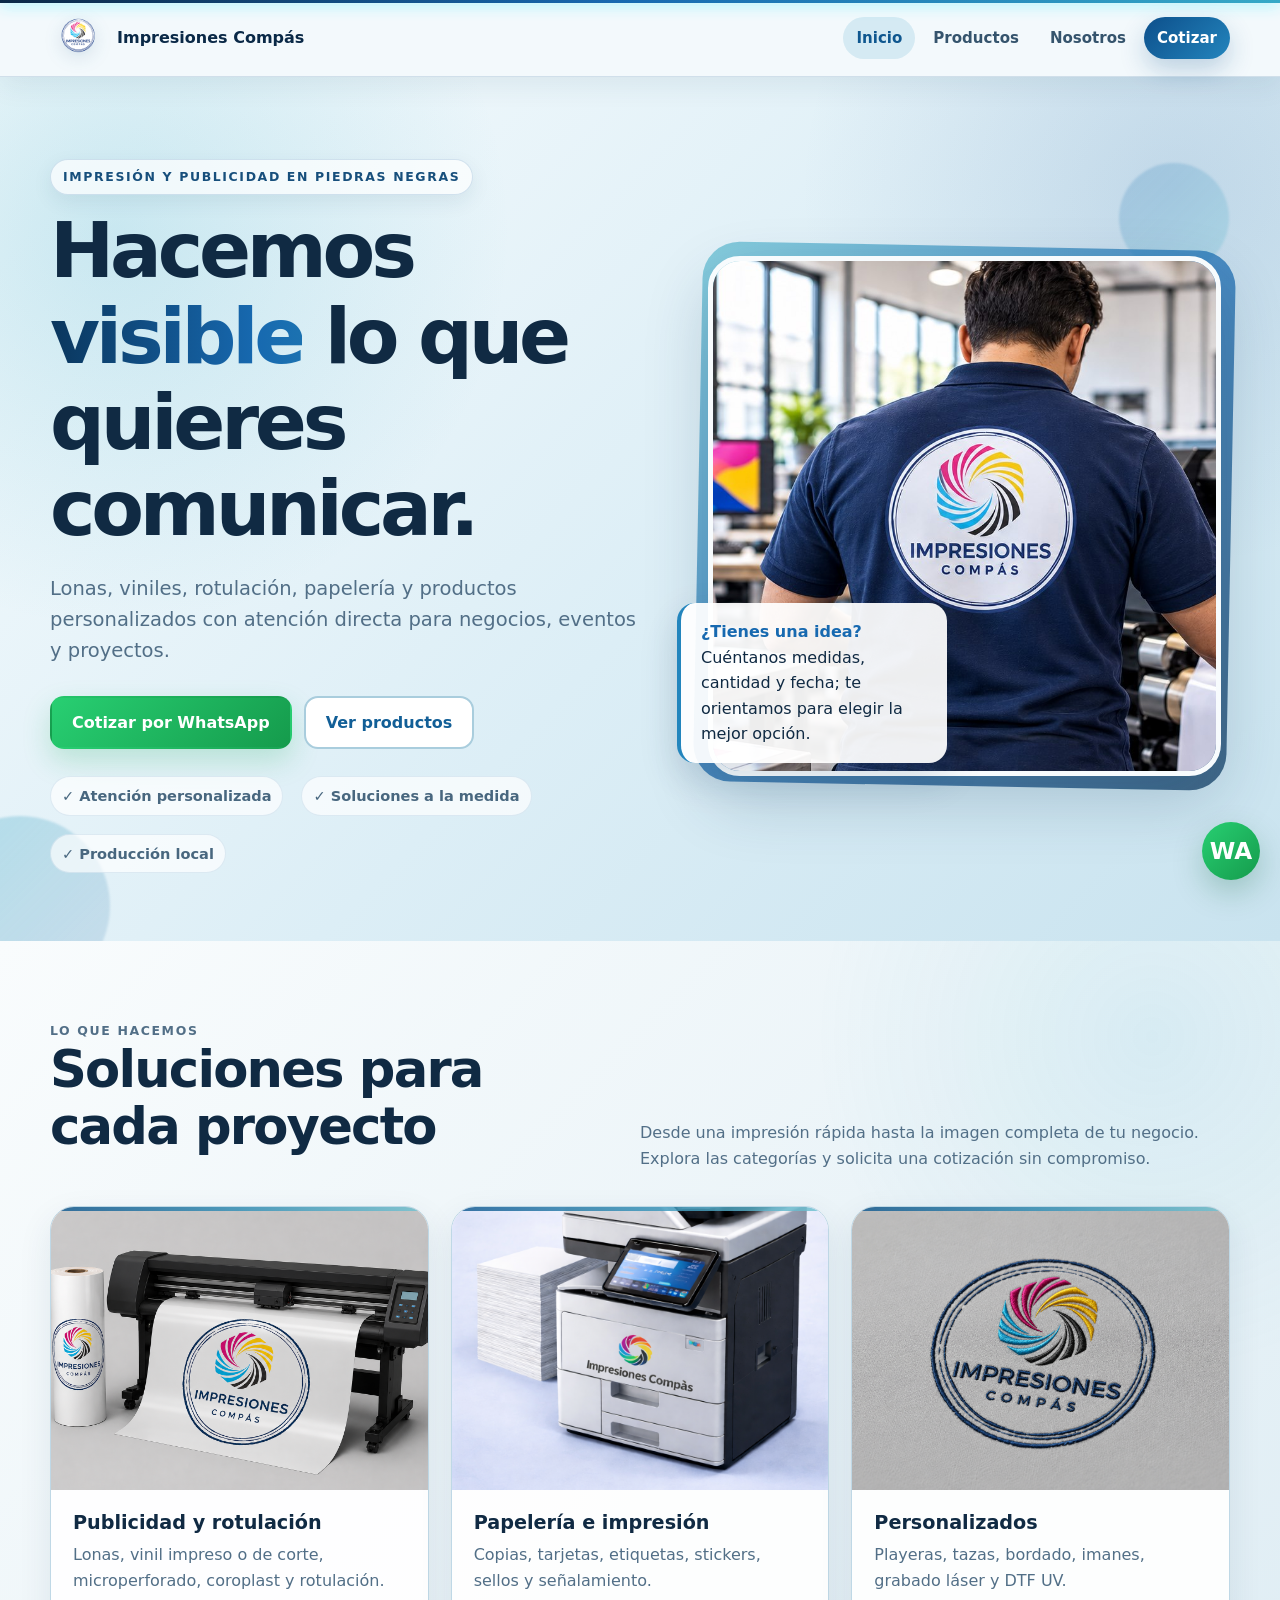
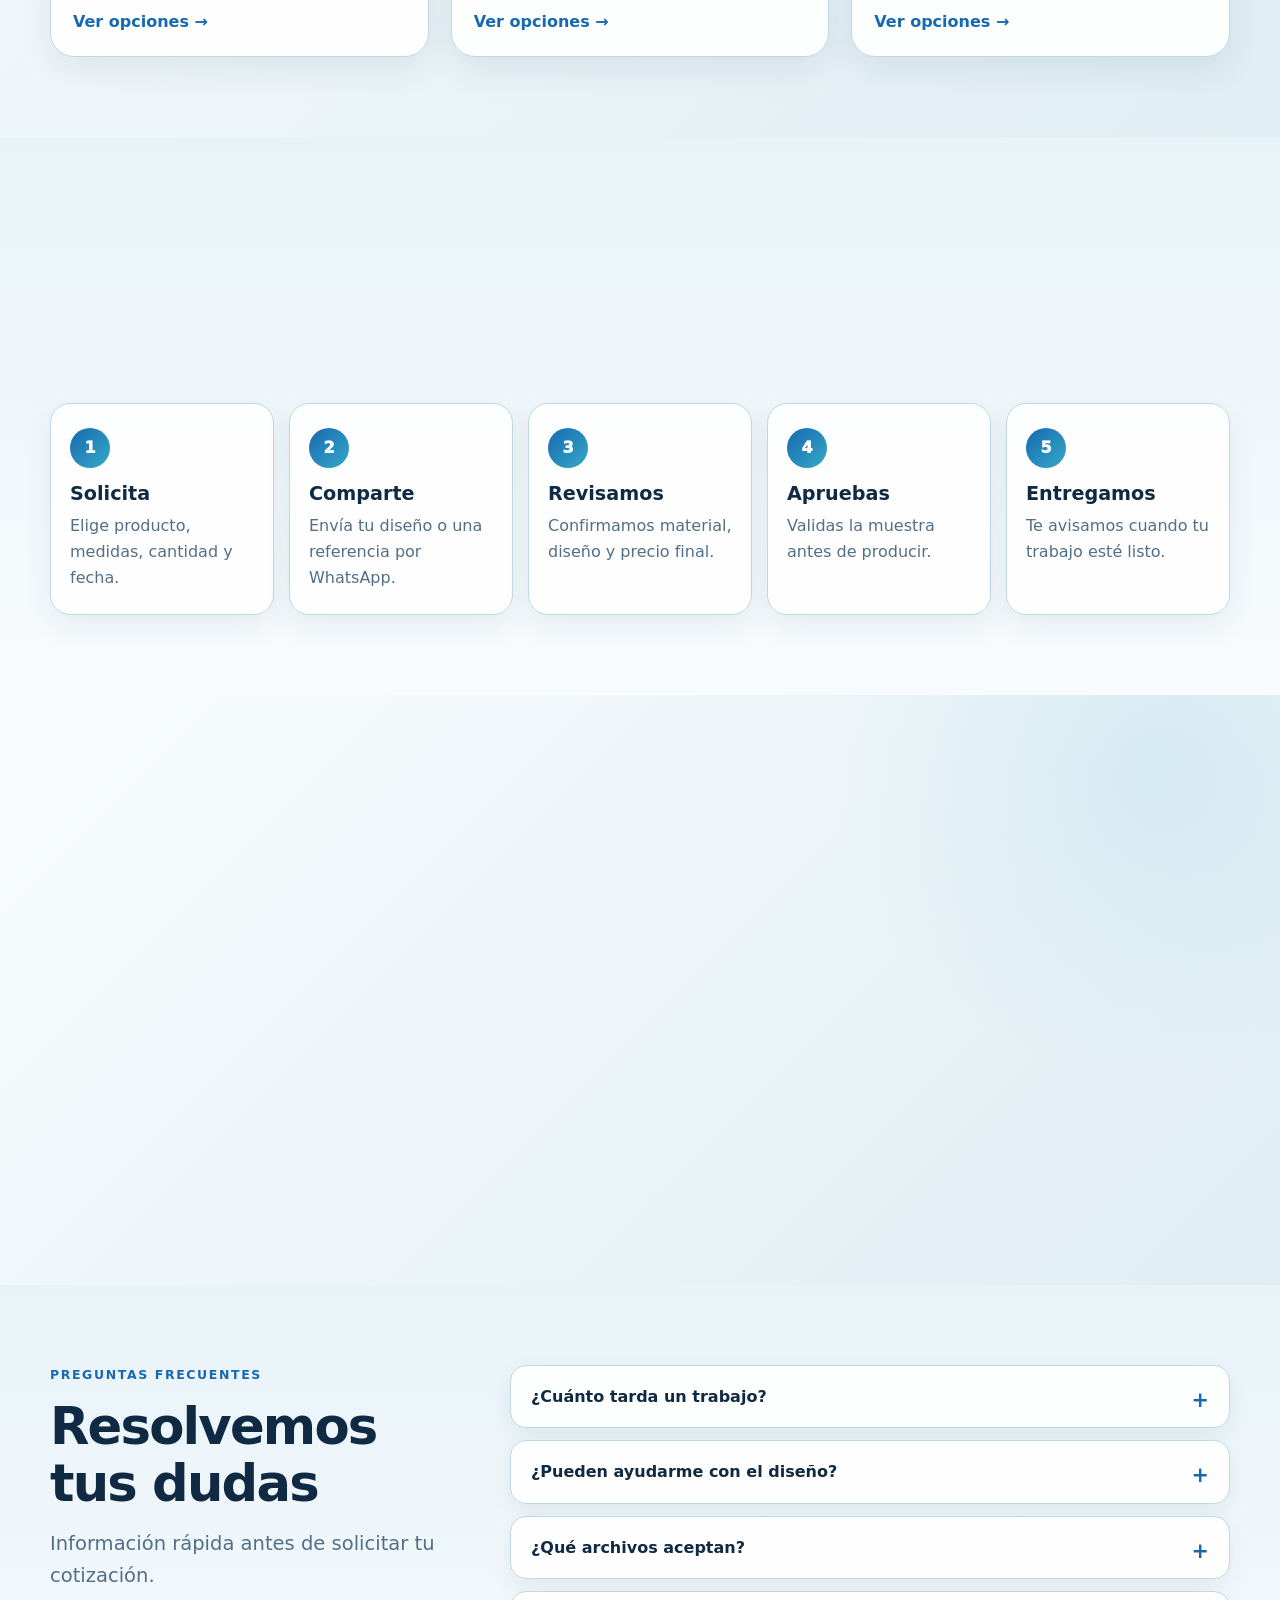
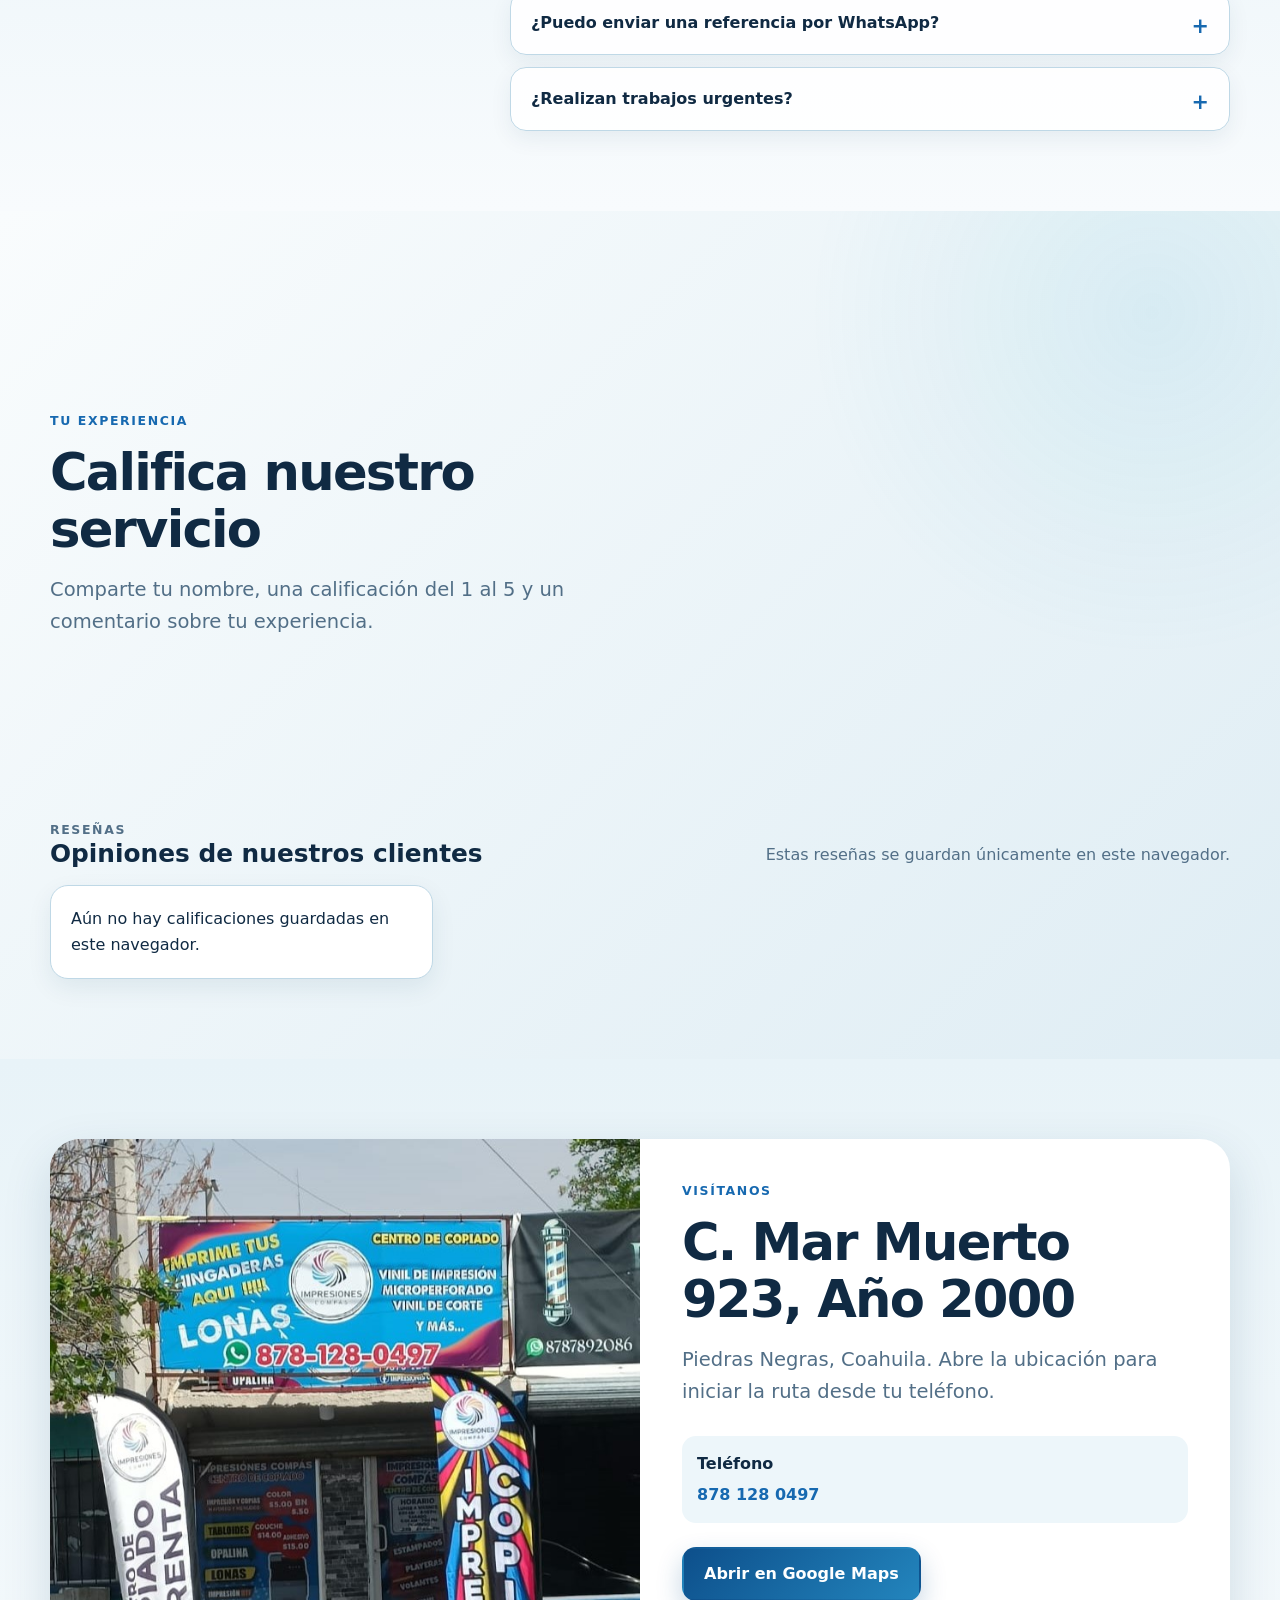
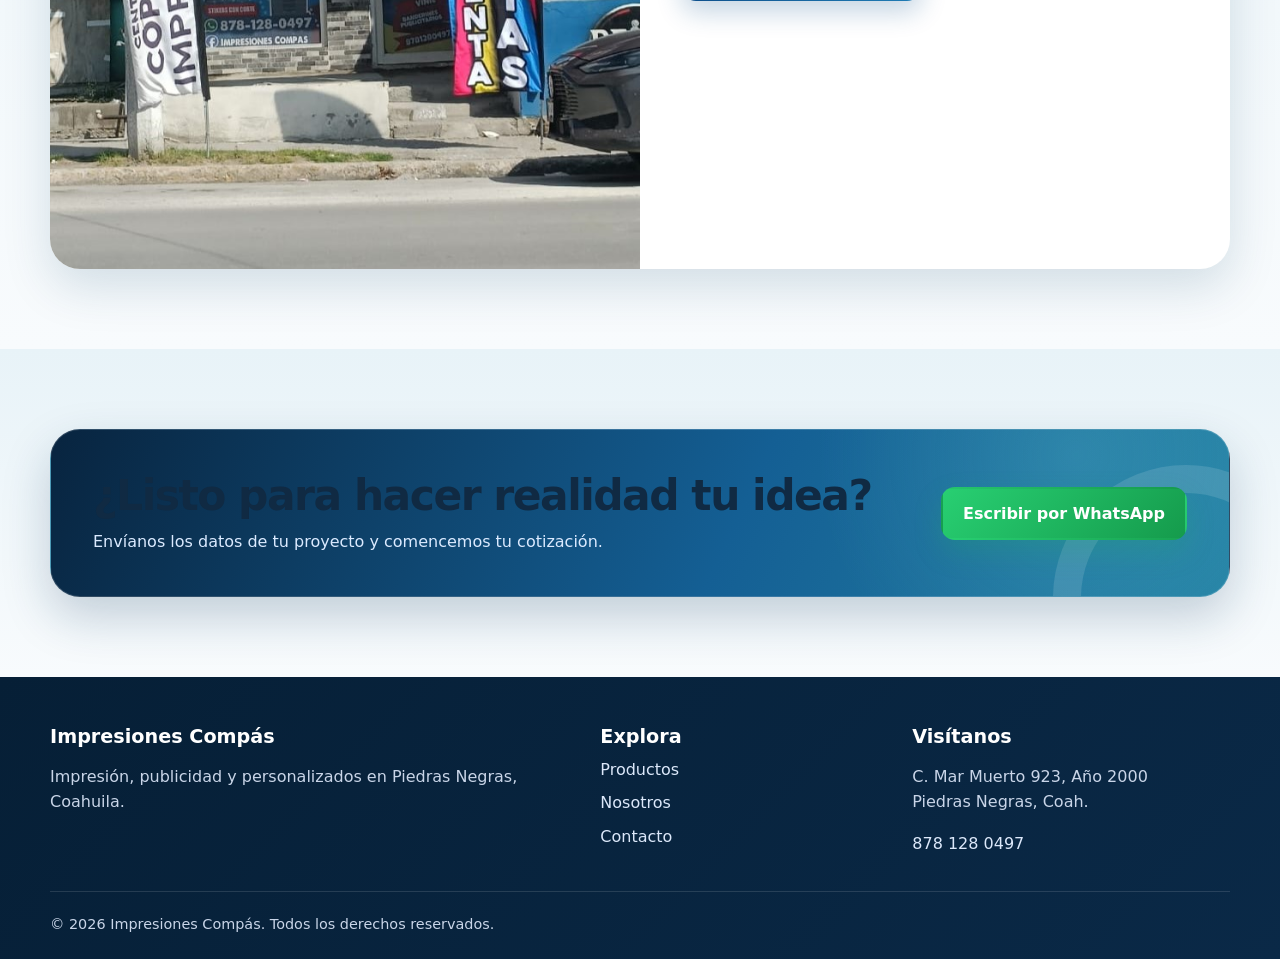
==== commit dd87a1ac: "Agrega comentarios a las reseñas" ====
--- a/index.html
+++ b/index.html
@@ -129,10 +129,13 @@
 
   <section class="section white" aria-labelledby="resena">
     <div class="wrap review-layout">
-      <div><p class="eyebrow">Tu experiencia</p><h2 id="resena">Califica nuestro servicio</h2><p class="lead">Sólo necesitamos tu nombre y una calificación del 1 al 5. Tu valoración aparecerá debajo al agregarla.</p></div>
+      <div><p class="eyebrow">Tu experiencia</p><h2 id="resena">Califica nuestro servicio</h2><p class="lead">Comparte tu nombre, una calificación del 1 al 5 y un comentario sobre tu experiencia.</p></div>
       <form class="panel review-form" id="review-form">
         <label>Nombre
           <input id="review-name" name="nombre" type="text" maxlength="60" autocomplete="name" required placeholder="Tu nombre">
+        </label>
+        <label>Comentario
+          <textarea id="review-comment" name="comentario" rows="4" maxlength="300" required placeholder="Cuéntanos cómo fue tu experiencia"></textarea>
         </label>
         <fieldset>
           <legend>Calificación</legend>
@@ -144,11 +147,11 @@
             <input type="radio" id="star-5" name="estrellas" value="5"><label for="star-5" data-value="5" aria-label="5 estrellas">★</label>
           </div>
         </fieldset>
-        <button class="btn primary" type="submit">Agregar calificación</button>
+        <button class="btn primary" type="submit">Publicar reseña</button>
       </form>
     </div>
     <div class="wrap reviews-board">
-      <div class="reviews-board-head"><div><p class="eyebrow">Calificaciones</p><h3>Opiniones agregadas</h3></div><p>Estas calificaciones se guardan únicamente en este navegador.</p></div>
+      <div class="reviews-board-head"><div><p class="eyebrow">Reseñas</p><h3>Opiniones de nuestros clientes</h3></div><p>Estas reseñas se guardan únicamente en este navegador.</p></div>
       <div class="reviews-list" id="reviews-list" aria-live="polite"></div>
     </div>
   </section>
--- a/styles.css
+++ b/styles.css
@@ -352,8 +352,9 @@
 .review-layout{display:grid;grid-template-columns:1fr 1fr;gap:48px;align-items:center}
 .review-form{display:grid;gap:20px}
 .review-form label{display:grid;gap:7px;color:var(--ink);font-weight:800}
-.review-form input{width:100%;padding:13px 14px;border:1px solid #afcddd;border-radius:12px;background:#fafdff;color:var(--ink);font:inherit;outline:none;transition:border-color .2s ease,box-shadow .2s ease}
-.review-form input:focus{border-color:#2789b3;box-shadow:0 0 0 4px rgba(53,169,199,.14)}
+.review-form input,.review-form textarea{width:100%;padding:13px 14px;border:1px solid #afcddd;border-radius:12px;background:#fafdff;color:var(--ink);font:inherit;outline:none;transition:border-color .2s ease,box-shadow .2s ease}
+.review-form textarea{min-height:116px;resize:vertical}
+.review-form input:focus,.review-form textarea:focus{border-color:#2789b3;box-shadow:0 0 0 4px rgba(53,169,199,.14)}
 .review-form fieldset{margin:0;padding:0;border:0}
 .review-form legend{margin-bottom:8px;color:var(--ink);font-weight:900}
 .stars{display:flex;gap:7px}
@@ -382,6 +383,7 @@
 .review-card,.reviews-empty{margin:0;padding:20px;border:1px solid var(--line);border-radius:18px;background:#fff;box-shadow:0 9px 24px rgba(18,59,91,.08)}
 .review-card{display:grid;gap:8px}
 .review-stars{color:#f2b632;font-size:1.35rem;letter-spacing:.06em}
+.review-comment{margin:2px 0 0;color:var(--muted);white-space:pre-wrap;overflow-wrap:anywhere}
 .schedule-card{display:grid;grid-template-columns:.9fr 1.1fr;gap:42px;align-items:center;padding:38px;border:1px solid var(--line);border-radius:30px;background:#fff;box-shadow:var(--shadow)}
 .schedule-grid{display:grid;gap:12px}
 .schedule-grid>div{display:flex;justify-content:space-between;gap:18px;padding:17px 19px;border-radius:15px;background:#eaf4f9;color:var(--muted)}
